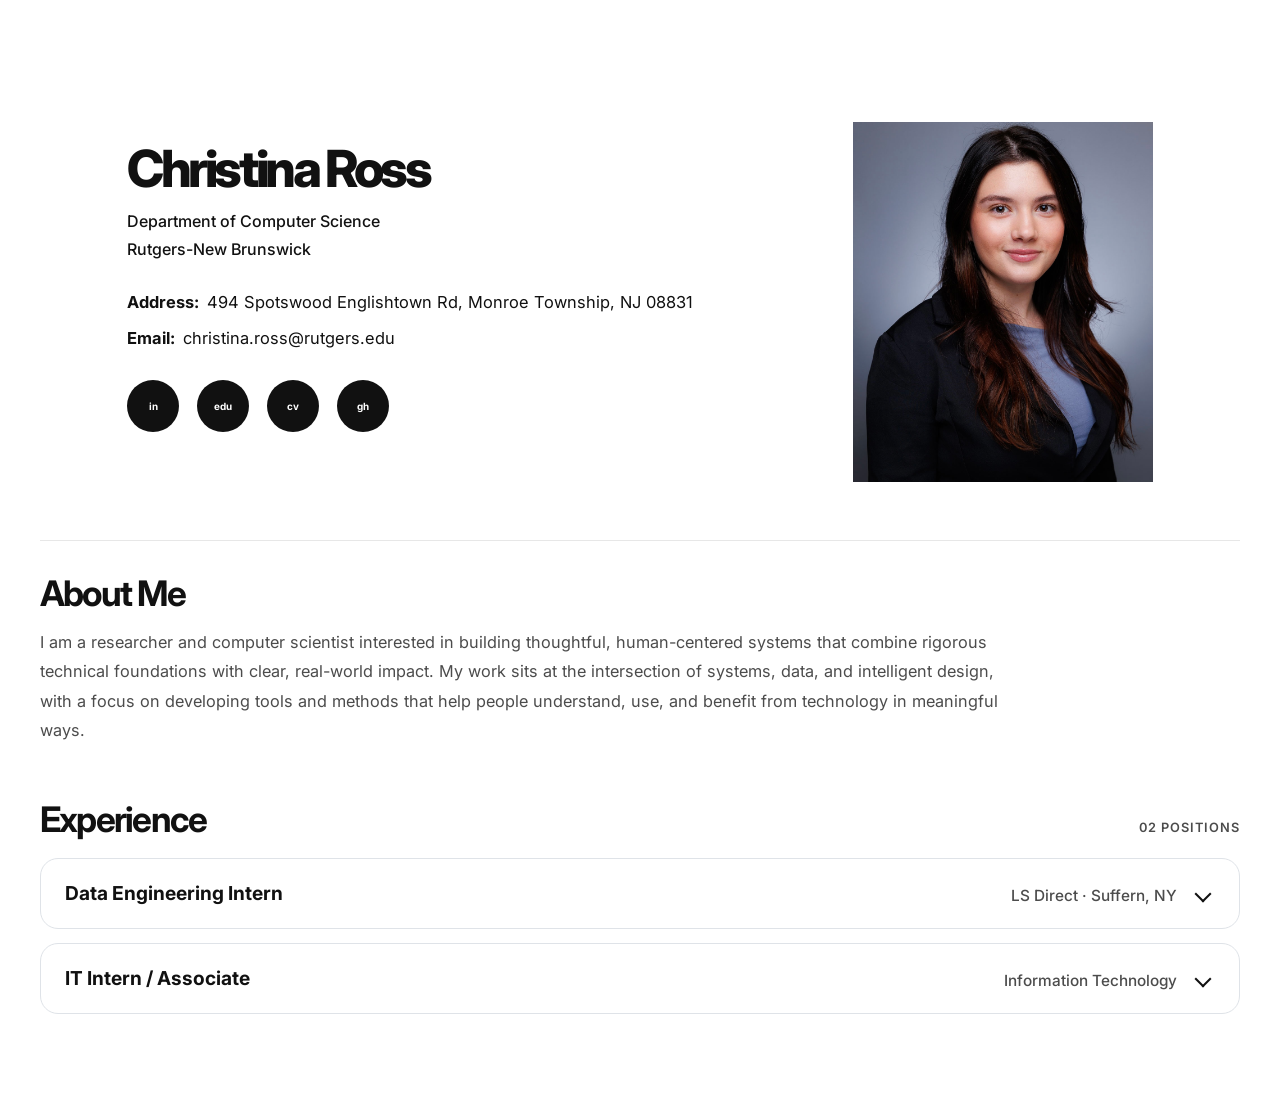
==== index.html @ 6623f1e9 "Add accordion experience section" ====
<!DOCTYPE html>
<html lang="en">
  <head>
    <meta charset="UTF-8" />
    <meta name="viewport" content="width=device-width, initial-scale=1.0" />
    <meta
      name="description"
      content="Christina Ross | Department of Computer Science, Rutgers-New Brunswick"
    />
    <title>Christina Ross</title>
    <link rel="preconnect" href="https://fonts.googleapis.com" />
    <link rel="preconnect" href="https://fonts.gstatic.com" crossorigin />
    <link
      href="https://fonts.googleapis.com/css2?family=Inter:wght@400;500;600;700;800;900&display=swap"
      rel="stylesheet"
    />
    <link rel="stylesheet" href="style.css" />
  </head>
  <body>
    <div class="page-shell">
      <header class="hero" aria-label="Profile header">
        <div class="hero-copy">
          <h1>Christina Ross</h1>
          <p class="dept">Department of Computer Science</p>
          <p class="school">Rutgers-New Brunswick</p>

          <div class="contact-list" aria-label="Contact information">
            <div class="contact-row">
              <span class="label">Address:</span>
              <span>494 Spotswood Englishtown Rd, Monroe Township, NJ 08831</span>
            </div>
            <div class="contact-row">
              <span class="label">Email:</span>
              <a href="mailto:christina.ross@rutgers.edu">christina.ross@rutgers.edu</a>
            </div>
          </div>

          <nav class="social-links" aria-label="Links">
            <a href="https://www.linkedin.com/in/christina-a-ross-0234b2216/" target="_blank" rel="noreferrer" aria-label="LinkedIn" class="icon-circle">in</a>
            <a href="#" aria-label="Education" class="icon-circle">edu</a>
            <a href="#" aria-label="Resume" class="icon-circle">cv</a>
            <a href="https://github.com/Christinaaross" target="_blank" rel="noreferrer" aria-label="GitHub" class="icon-circle">gh</a>
          </nav>
        </div>

        <div class="photo-wrap">
          <img src="images/IMG_2210.jpg" alt="Portrait of Christina Ross" />
        </div>
      </header>

      <div class="divider" aria-hidden="true"></div>

      <main>
        <section class="about-section" aria-labelledby="about-me-heading">
          <h2 id="about-me-heading">About Me</h2>
          <p>
            I am a researcher and computer scientist interested in building thoughtful,
            human-centered systems that combine rigorous technical foundations with clear,
            real-world impact. My work sits at the intersection of systems, data, and
            intelligent design, with a focus on developing tools and methods that help
            people understand, use, and benefit from technology in meaningful ways.
          </p>
        </section>

        <section class="experience-section" aria-labelledby="experience-heading">
          <div class="section-header">
            <h2 id="experience-heading">Experience</h2>
            <span class="position-count">02 Positions</span>
          </div>

          <div class="experience-list">
            <details class="experience-item">
              <summary>
                <div class="summary-main">
                  <p class="job-title">Data Engineering Intern</p>
                  <p class="company-line">LS Direct · Suffern, NY</p>
                </div>
                <span class="chevron" aria-hidden="true"></span>
              </summary>
              <div class="details-content">
                <ul>
                  <li>Built and maintained data pipelines to support reporting and operational workflows.</li>
                  <li>Collaborated with cross-functional teams to clean, validate, and transform data for analytics use cases.</li>
                  <li>Improved process efficiency by documenting systems, identifying bottlenecks, and supporting automation opportunities.</li>
                  <li>Technologies: Python, SQL, ETL workflows, data validation, cloud tools, and reporting systems.</li>
                </ul>
              </div>
            </details>

            <details class="experience-item">
              <summary>
                <div class="summary-main">
                  <p class="job-title">IT Intern / Associate</p>
                  <p class="company-line">Information Technology</p>
                </div>
                <span class="chevron" aria-hidden="true"></span>
              </summary>
              <div class="details-content">
                <ul>
                  <li>Supported day-to-day IT operations, troubleshooting technical issues and coordinating solutions for users.</li>
                  <li>Helped maintain documentation, device support processes, and service requests to improve responsiveness.</li>
                  <li>Worked with teams to improve system reliability, user support workflows, and operational efficiency.</li>
                  <li>Technologies: troubleshooting workflows, system support, documentation, and service operations.</li>
                </ul>
              </div>
            </details>
          </div>
        </section>
      </main>
    </div>
  </body>
</html>
---- style.css ----
:root {
  --page-bg: #ffffff;
  --text: #111111;
  --muted: #4c4c4c;
  --soft: #f3f3f3;
  --divider: #e7e7e7;
  --black: #111111;
}

* {
  box-sizing: border-box;
}

html {
  scroll-behavior: smooth;
}

body {
  margin: 0;
  background: var(--page-bg);
  color: var(--text);
  font-family: "Inter", "Helvetica Neue", Arial, sans-serif;
}

img {
  max-width: 100%;
  display: block;
}

 a {
  color: inherit;
}

.page-shell {
  width: min(1200px, calc(100% - 72px));
  margin: 0 auto;
  padding: 72px 0 90px;
}

.hero {
  display: flex;
  align-items: center;
  justify-content: center;
  gap: 160px;
  min-height: 420px;
}

.hero-copy {
  flex: 0 1 auto;
  min-width: 0;
  padding-top: 12px;
}

h1 {
  margin: 0;
  font-size: clamp(3rem, 4vw, 5.2rem);
  line-height: 0.95;
  letter-spacing: -0.07em;
  font-weight: 800;
}

.dept,
.school {
  margin: 0;
  font-size: clamp(1rem, 1.2vw, 1.2rem);
  font-weight: 500;
  color: var(--text);
}

.dept {
  margin-top: 18px;
}

.school {
  margin-top: 8px;
}

.contact-list {
  margin-top: 30px;
  display: flex;
  flex-direction: column;
  gap: 10px;
}

.contact-row {
  display: flex;
  align-items: center;
  flex-wrap: wrap;
  gap: 0.45rem;
  font-size: 1.03rem;
  line-height: 1.6;
  color: var(--text);
}

.label {
  font-weight: 700;
}

.contact-row a {
  text-decoration: none;
  color: var(--text);
}

.social-links {
  display: flex;
  align-items: center;
  gap: 18px;
  margin-top: 28px;
  flex-wrap: wrap;
}

.icon-circle {
  display: inline-flex;
  align-items: center;
  justify-content: center;
  width: 52px;
  height: 52px;
  border-radius: 50%;
  background: var(--black);
  color: #ffffff;
  text-decoration: none;
  font-size: 0.62rem;
  font-weight: 700;
  letter-spacing: 0.02em;
  text-transform: lowercase;
  transition: transform 0.2s ease, opacity 0.2s ease;
}

.icon-circle:hover {
  opacity: 0.9;
  transform: translateY(-1px);
}

.photo-wrap {
  flex: 0 0 300px;
  align-self: flex-start;
  display: flex;
  justify-content: center;
  margin-top: 50px;
  padding: 0;
}

.photo-wrap img {
  width: 300px;
  height: auto;
  aspect-ratio: 5 / 6;
  object-fit: cover;
  object-position: center 40%;
  display: block;
  border: 0;
  box-shadow: none;
  border-radius: 0;
  background: transparent;
}

.divider {
  border-top: 1px solid var(--divider);
  margin-top: 48px;
}

.about-section {
  padding-top: 34px;
}

.about-section h2 {
  margin: 0 0 16px;
  font-size: clamp(2.2rem, 2.4vw, 3.1rem);
  line-height: 1.05;
  letter-spacing: -0.05em;
  font-weight: 700;
}

.about-section p {
  max-width: 980px;
  margin: 0;
  font-size: 1.02rem;
  line-height: 1.8;
  color: var(--muted);
}

.experience-section {
  padding-top: 56px;
}

.section-header {
  display: flex;
  align-items: baseline;
  justify-content: space-between;
  gap: 16px;
  margin-bottom: 20px;
}

.section-header h2 {
  margin: 0;
  font-size: clamp(2.2rem, 2.4vw, 3.1rem);
  line-height: 1.05;
  letter-spacing: -0.05em;
  font-weight: 700;
}

.position-count {
  font-size: 0.8rem;
  letter-spacing: 0.08em;
  text-transform: uppercase;
  color: var(--muted);
  font-weight: 600;
}

.experience-list {
  display: flex;
  flex-direction: column;
  gap: 14px;
}

.experience-item {
  border: 1px solid #dfe3e8;
  border-radius: 18px;
  background: #ffffff;
  overflow: hidden;
  transition: border-color 0.2s ease, box-shadow 0.2s ease;
}

.experience-item:hover {
  border-color: #c7ced6;
  box-shadow: 0 8px 18px rgba(17, 17, 17, 0.04);
}

.experience-item[open] {
  border-color: #111111;
  box-shadow: 0 8px 18px rgba(17, 17, 17, 0.06);
}

.experience-item summary {
  list-style: none;
  display: flex;
  align-items: center;
  justify-content: space-between;
  gap: 20px;
  width: 100%;
  padding: 22px 24px;
  cursor: pointer;
}

.experience-item summary::-webkit-details-marker {
  display: none;
}

.summary-main {
  display: flex;
  align-items: center;
  justify-content: space-between;
  width: 100%;
  gap: 16px;
}

.job-title {
  margin: 0;
  font-size: 1.2rem;
  line-height: 1.3;
  font-weight: 700;
}

.company-line {
  margin: 4px 0 0;
  color: var(--muted);
  font-size: 0.96rem;
  font-weight: 500;
}

.chevron {
  width: 12px;
  height: 12px;
  border-right: 2px solid #111111;
  border-bottom: 2px solid #111111;
  transform: rotate(45deg);
  transition: transform 0.2s ease;
  flex-shrink: 0;
  margin-right: 6px;
}

.experience-item[open] .chevron {
  transform: rotate(225deg);
}

.details-content {
  padding: 0 24px 22px;
  color: var(--muted);
}

.details-content ul {
  margin: 0;
  padding-left: 1.2rem;
  line-height: 1.8;
}

.details-content li + li {
  margin-top: 4px;
}

@media (max-width: 820px) {
  .page-shell {
    width: min(100% - 28px, 680px);
    padding-top: 38px;
    padding-bottom: 52px;
  }

  .hero {
    flex-direction: column;
    align-items: center;
    text-align: center;
    gap: 26px;
  }

  .hero-copy {
    width: 100%;
  }

  .contact-row {
    justify-content: center;
  }

  .social-links {
    justify-content: center;
  }

  .photo-wrap {
    width: 100%;
    justify-content: center;
    flex-basis: auto;
    align-self: center;
    margin-top: 0;
    padding: 0;
  }

  .photo-wrap img {
    width: min(72vw, 320px);
    height: auto;
    max-height: none;
  }

  .divider {
    margin-top: 32px;
  }
}
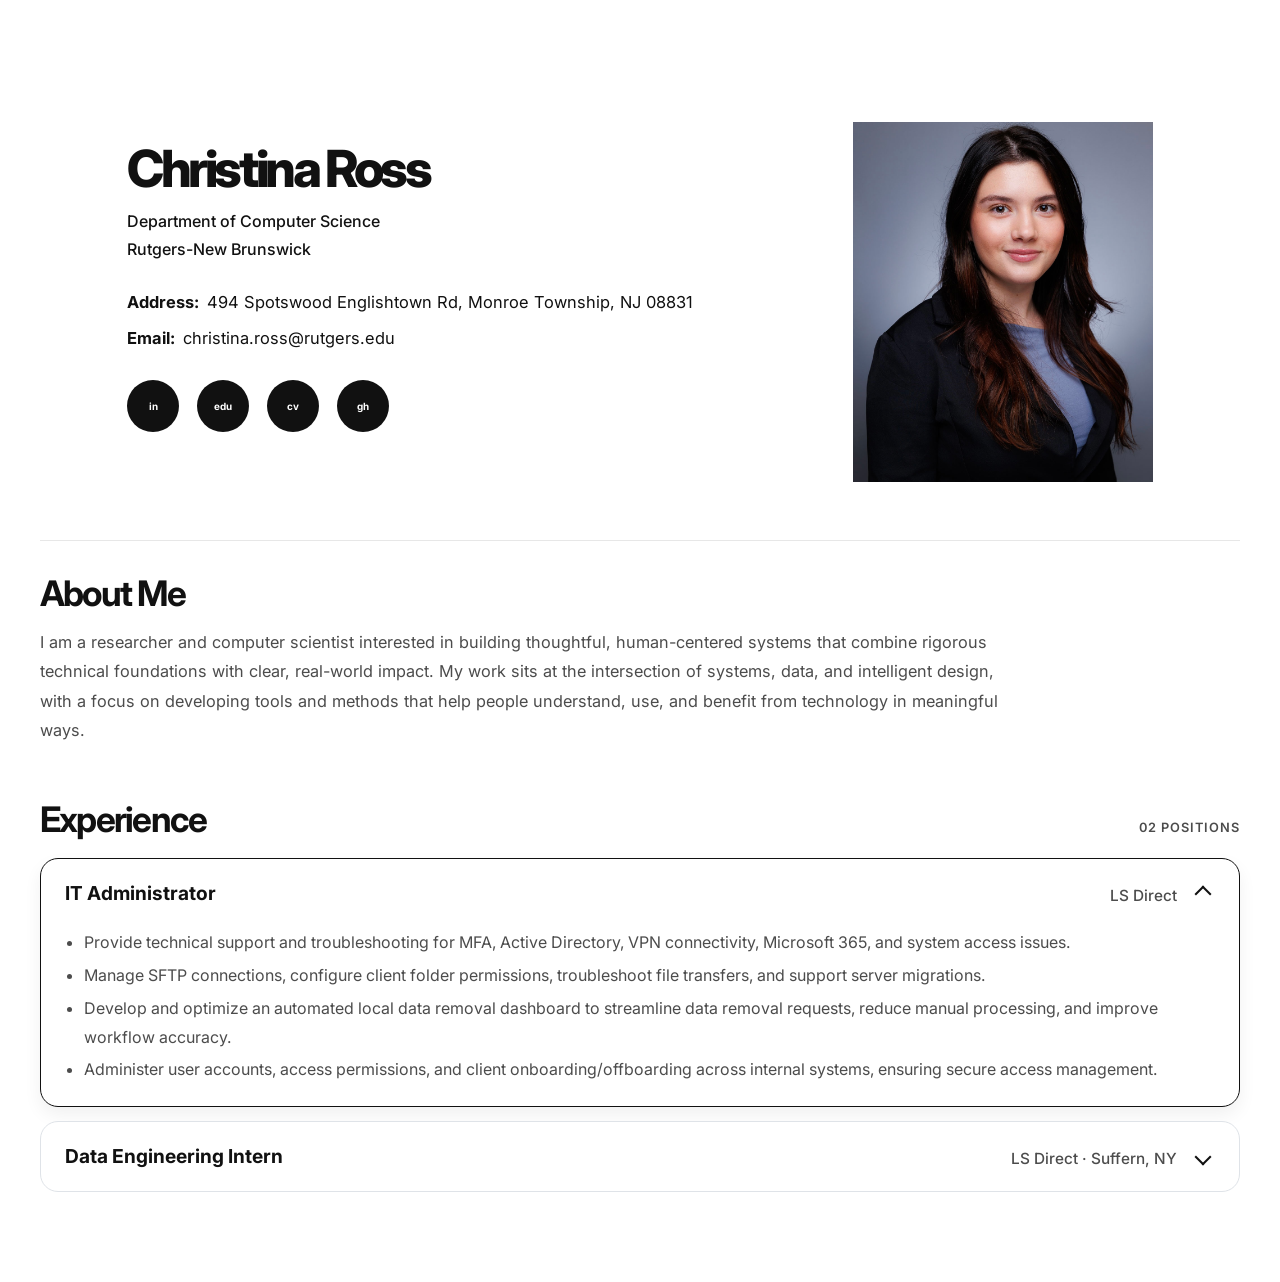
==== commit f5f74e54: "Add featured projects section" ====
--- a/index.html
+++ b/index.html
@@ -69,6 +69,24 @@
           </div>
 
           <div class="experience-list">
+            <details class="experience-item" open>
+              <summary>
+                <div class="summary-main">
+                  <p class="job-title">IT Administrator</p>
+                  <p class="company-line">LS Direct</p>
+                </div>
+                <span class="chevron" aria-hidden="true"></span>
+              </summary>
+              <div class="details-content">
+                <ul>
+                  <li>Provide technical support and troubleshooting for MFA, Active Directory, VPN connectivity, Microsoft 365, and system access issues.</li>
+                  <li>Manage SFTP connections, configure client folder permissions, troubleshoot file transfers, and support server migrations.</li>
+                  <li>Develop and optimize an automated local data removal dashboard to streamline data removal requests, reduce manual processing, and improve workflow accuracy.</li>
+                  <li>Administer user accounts, access permissions, and client onboarding/offboarding across internal systems, ensuring secure access management.</li>
+                </ul>
+              </div>
+            </details>
+
             <details class="experience-item">
               <summary>
                 <div class="summary-main">
@@ -86,24 +104,6 @@
                 </ul>
               </div>
             </details>
-
-            <details class="experience-item">
-              <summary>
-                <div class="summary-main">
-                  <p class="job-title">IT Intern / Associate</p>
-                  <p class="company-line">Information Technology</p>
-                </div>
-                <span class="chevron" aria-hidden="true"></span>
-              </summary>
-              <div class="details-content">
-                <ul>
-                  <li>Supported day-to-day IT operations, troubleshooting technical issues and coordinating solutions for users.</li>
-                  <li>Helped maintain documentation, device support processes, and service requests to improve responsiveness.</li>
-                  <li>Worked with teams to improve system reliability, user support workflows, and operational efficiency.</li>
-                  <li>Technologies: troubleshooting workflows, system support, documentation, and service operations.</li>
-                </ul>
-              </div>
-            </details>
           </div>
         </section>
       </main>
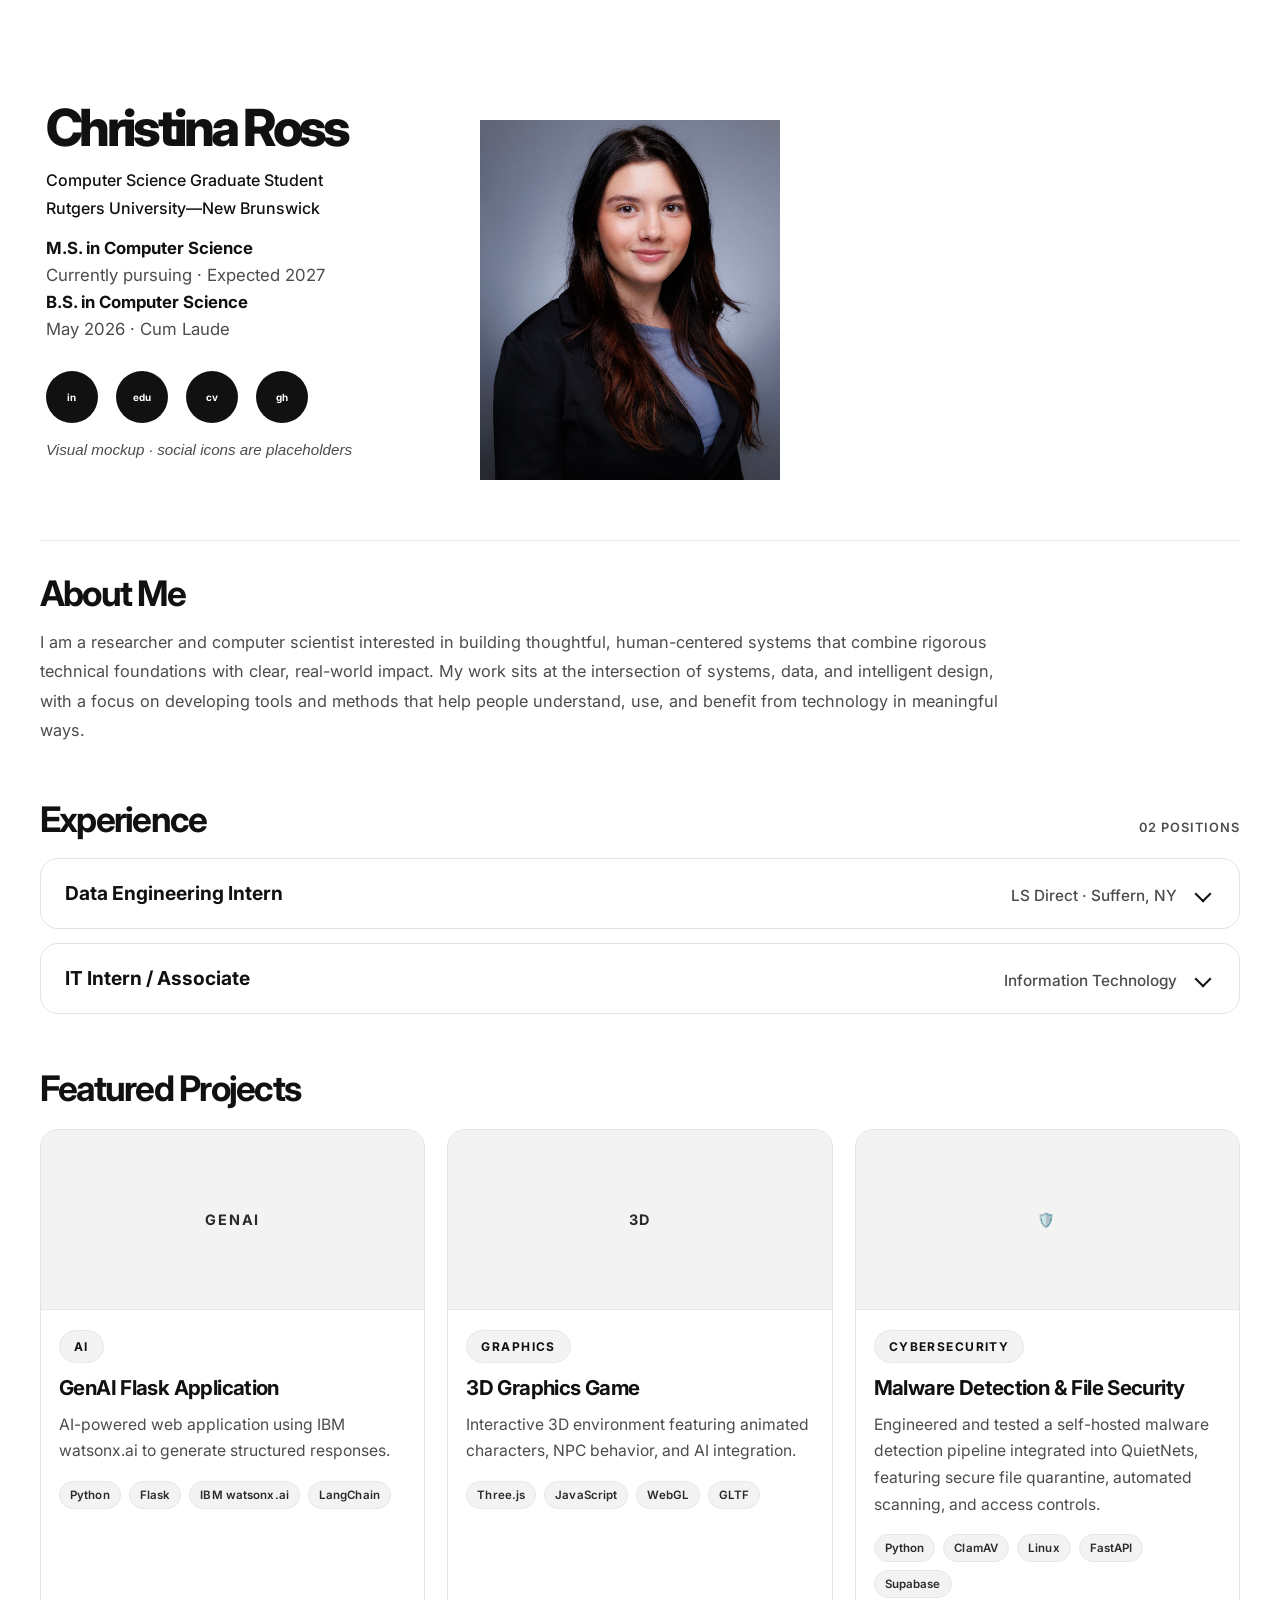
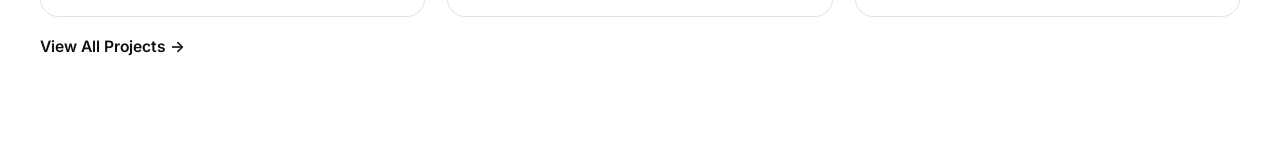
==== commit c87ca8fc: "Clean root deployment for GitHub Pages" ====
--- a/index.html
+++ b/index.html
@@ -21,18 +21,14 @@
       <header class="hero" aria-label="Profile header">
         <div class="hero-copy">
           <h1>Christina Ross</h1>
-          <p class="dept">Department of Computer Science</p>
-          <p class="school">Rutgers-New Brunswick</p>
-
-          <div class="contact-list" aria-label="Contact information">
-            <div class="contact-row">
-              <span class="label">Address:</span>
-              <span>494 Spotswood Englishtown Rd, Monroe Township, NJ 08831</span>
-            </div>
-            <div class="contact-row">
-              <span class="label">Email:</span>
-              <a href="mailto:christina.ross@rutgers.edu">christina.ross@rutgers.edu</a>
-            </div>
+          <p class="dept">Computer Science Graduate Student</p>
+          <p class="school">Rutgers University—New Brunswick</p>
+
+          <div class="credential-group">
+            <p class="credential-line"><span class="credential-label">M.S. in Computer Science</span></p>
+            <p class="credential-line"><span class="credential-muted">Currently pursuing · Expected 2027</span></p>
+            <p class="credential-line"><span class="credential-label">B.S. in Computer Science</span></p>
+            <p class="credential-line"><span class="credential-muted">May 2026 · Cum Laude</span></p>
           </div>
 
           <nav class="social-links" aria-label="Links">
@@ -41,10 +37,12 @@
             <a href="#" aria-label="Resume" class="icon-circle">cv</a>
             <a href="https://github.com/Christinaaross" target="_blank" rel="noreferrer" aria-label="GitHub" class="icon-circle">gh</a>
           </nav>
+
+          <p class="profile-note">Visual mockup · social icons are placeholders</p>
         </div>
 
         <div class="photo-wrap">
-          <img src="images/IMG_2210.jpg" alt="Portrait of Christina Ross" />
+          <img src="christina.jpg" alt="Portrait of Christina Ross" />
         </div>
       </header>
 
@@ -69,24 +67,6 @@
           </div>
 
           <div class="experience-list">
-            <details class="experience-item" open>
-              <summary>
-                <div class="summary-main">
-                  <p class="job-title">IT Administrator</p>
-                  <p class="company-line">LS Direct</p>
-                </div>
-                <span class="chevron" aria-hidden="true"></span>
-              </summary>
-              <div class="details-content">
-                <ul>
-                  <li>Provide technical support and troubleshooting for MFA, Active Directory, VPN connectivity, Microsoft 365, and system access issues.</li>
-                  <li>Manage SFTP connections, configure client folder permissions, troubleshoot file transfers, and support server migrations.</li>
-                  <li>Develop and optimize an automated local data removal dashboard to streamline data removal requests, reduce manual processing, and improve workflow accuracy.</li>
-                  <li>Administer user accounts, access permissions, and client onboarding/offboarding across internal systems, ensuring secure access management.</li>
-                </ul>
-              </div>
-            </details>
-
             <details class="experience-item">
               <summary>
                 <div class="summary-main">
@@ -104,9 +84,428 @@
                 </ul>
               </div>
             </details>
+
+            <details class="experience-item">
+              <summary>
+                <div class="summary-main">
+                  <p class="job-title">IT Intern / Associate</p>
+                  <p class="company-line">Information Technology</p>
+                </div>
+                <span class="chevron" aria-hidden="true"></span>
+              </summary>
+              <div class="details-content">
+                <ul>
+                  <li>Supported day-to-day IT operations, troubleshooting technical issues and coordinating solutions for users.</li>
+                  <li>Helped maintain documentation, device support processes, and service requests to improve responsiveness.</li>
+                  <li>Worked with teams to improve system reliability, user support workflows, and operational efficiency.</li>
+                  <li>Technologies: troubleshooting workflows, system support, documentation, and service operations.</li>
+                </ul>
+              </div>
+            </details>
+          </div>
+        </section>
+
+        <section class="projects-section" aria-labelledby="projects-heading">
+          <div class="section-header projects-header">
+            <h2 id="projects-heading">Featured Projects</h2>
+          </div>
+
+          <div id="project-grid" class="project-grid" aria-live="polite"></div>
+
+          <div class="projects-footer">
+            <a href="#" class="view-all-link" aria-label="View all projects">
+              View All Projects <span aria-hidden="true">→</span>
+            </a>
           </div>
         </section>
       </main>
     </div>
+
+    <div id="project-modal" class="project-modal" aria-hidden="true">
+      <div class="project-modal-backdrop" data-close-modal></div>
+      <div class="project-modal-dialog" role="dialog" aria-modal="true" aria-labelledby="project-modal-title">
+        <button type="button" class="modal-close" aria-label="Close project details">×</button>
+
+        <div class="modal-header">
+          <div class="project-modal-category" id="project-modal-category"></div>
+          <h3 id="project-modal-title"></h3>
+          <p class="project-subtitle" id="project-modal-subtitle"></p>
+        </div>
+
+        <div class="project-detail-tabs" id="project-detail-tabs"></div>
+
+        <div class="modal-content" id="project-tab-panels"></div>
+
+        <div class="modal-links">
+          <a id="project-github-link" href="#" target="_blank" rel="noreferrer">GitHub Repository</a>
+          <a id="project-demo-link" href="#" target="_blank" rel="noreferrer">Live Demo</a>
+        </div>
+      </div>
+    </div>
+
+    <script>
+      const projects = [
+        {
+          id: "genai-flask-application",
+          title: "GenAI Flask Application",
+          category: "AI",
+          description:
+            "AI-powered web application using IBM watsonx.ai to generate structured responses.",
+          technologies: ["Python", "Flask", "IBM watsonx.ai", "LangChain"],
+          github: "#",
+          demo: "#",
+          overview:
+            "This application combines a lightweight Flask backend with AI-driven prompting to generate structured, useful outputs for end users.",
+          features: [
+            "Prompt-based generation tailored to user requests",
+            "Structured response handling for cleaner downstream use",
+            "Integration with IBM watsonx.ai and LangChain primitives",
+            "Simple, scalable web interface for interaction and experimentation"
+          ],
+          previewLabel: "GenAI"
+        },
+        {
+          id: "threejs-game",
+          title: "3D Graphics Game",
+          category: "GRAPHICS",
+          description:
+            "Interactive 3D environment featuring animated characters, NPC behavior, and AI integration.",
+          technologies: ["Three.js", "JavaScript", "WebGL", "GLTF"],
+          github: "#",
+          demo: "#",
+          overview:
+            "A collaborative 3D environment where users explore a scene featuring animated entities, behavioral systems, and visually rich interactions.",
+          features: [
+            "3D scene construction using Three.js and WebGL",
+            "Animated characters and NPC behavior systems",
+            "Asset-driven design with GLTF models",
+            "Interactive environment built for exploration and play"
+          ],
+          previewLabel: "3D"
+        },
+        {
+          id: "malware-detection-file-security",
+          title: "Malware Detection & File Security",
+          category: "CYBERSECURITY",
+          description:
+            "Engineered and tested a self-hosted malware detection pipeline integrated into QuietNets, featuring secure file quarantine, automated scanning, and access controls.",
+          technologies: ["Python", "ClamAV", "Linux", "FastAPI", "Supabase"],
+          github: "#",
+          demo: "https://quietnets.vercel.app",
+          overview:
+            "This project addresses the core security challenge of safely handling uploaded files in a web application. I designed and implemented a self-hosted malware scanning pipeline for QuietNets that quarantines suspicious uploads, blocks unverified files, and enforces controlled release policies before content reaches end users.",
+          subtitle: "Independent Security Engineering Project",
+          realWorld:
+            "QuietNets is the working full-stack application where this security pipeline was implemented and tested. The system protects user file uploads within the application by validating content and enforcing controlled access before files are released.",
+          sections: {
+            overview: {
+              heading: "Project overview",
+              body: [
+                "Designed and deployed a self-hosted malware detection pipeline that scans uploaded files before allowing access to them.",
+                "The system combines asynchronous background processing, file quarantine, antivirus scanning, and database-level access controls to prevent malicious or unverified files from reaching users.",
+                "The workflow was implemented directly in QuietNets to protect real application file uploads while preserving a secure and auditable release process."
+              ],
+              bullets: [
+                "Developed a Python-based scanning worker and REST API for secure file handling.",
+                "Integrated ClamAV antivirus scanning with automated signature updates.",
+                "Implemented quarantine, file verification, and secure release workflows.",
+                "Deployed and hardened a Linux scanning environment for controlled execution."
+              ],
+              quietNets: {
+                title: "Real-World Application: QuietNets",
+                text: "This system protects file uploads in the QuietNets application, where files are validated in a secure pipeline before they are released to downstream users. The solution was designed to be practical, measurable, and production-aware while keeping the architecture focused on security and reliability."
+              }
+            },
+            architecture: {
+              heading: "System architecture",
+              flow: [
+                { title: "File upload", subtitle: "Next.js / Vercel", icon: "⇪" },
+                { title: "Private quarantine", subtitle: "Supabase Storage + PostgreSQL", icon: "🔒" },
+                { title: "Background worker", subtitle: "Oracle Linux · Python · FastAPI", icon: "⚙️" },
+                { title: "ClamAV scanning", subtitle: "Signature-based detection", icon: "🛡️" },
+                { title: "Verified release", subtitle: "Approved file or block", icon: "✅" }
+              ]
+            },
+            security: {
+              heading: "Security engineering controls",
+              items: [
+                ["Fail-closed architecture", "Unscanned, suspicious, or failed uploads cannot be released."],
+                ["HMAC-SHA256 authentication", "Signed worker requests with timestamps, key IDs, nonces, and replay protection."],
+                ["Least-privilege storage", "Private quarantine, Supabase Row Level Security, and server-only credentials."],
+                ["Linux hardening", "SELinux enforcing, local scanner binding, restricted Unix socket, and systemd services."],
+                ["File validation", "Size and content checks, archive protection, and SHA-256 integrity verification."],
+                ["Recovery controls", "Job leases, bounded retries, and recovery flow for worker or scanner interruptions."]
+              ]
+            },
+            testing: {
+              heading: "Security validation",
+              stats: [
+                ["75/75", "Scanner tests"],
+                ["50/50", "End-to-end tests"],
+                ["30/30", "Database policy tests"],
+                ["20/20", "Security unit tests"]
+              ],
+              adversarial: [
+                "EICAR antivirus test files, including ZIP-contained samples",
+                "Encrypted archives and decompression-bomb attempts",
+                "File type and content mismatches",
+                "Concurrent file uploads",
+                "Scanner outages, retry behavior, and crash recovery",
+                "Unauthorized file access and verified-file replacement attempts"
+              ],
+              note: "These are recorded results from the project’s test runs, not a formal security certification."
+            },
+            tech: {
+              heading: "Technologies and their roles",
+              rows: [
+                ["Python", "Background scanning worker and service orchestration."],
+                ["FastAPI / Uvicorn", "Local scanning API and request handling."],
+                ["ClamAV / clamd", "Signature-based malware detection."],
+                ["freshclam", "Antivirus signature updates."],
+                ["Oracle Linux", "Self-hosted scanning infrastructure."],
+                ["systemd", "Worker and scanner service management."],
+                ["SELinux", "Operating system access restrictions."],
+                ["Supabase / PostgreSQL", "Quarantine metadata, job state, and RLS."],
+                ["Next.js / TypeScript", "Secure upload and job-management endpoints."],
+                ["HMAC-SHA256", "Authenticated worker communications and request integrity." ]
+              ]
+            }
+          },
+          previewLabel: "🛡️"
+        }
+      ];
+
+      const projectGrid = document.getElementById("project-grid");
+      const projectModal = document.getElementById("project-modal");
+      const projectModalTitle = document.getElementById("project-modal-title");
+      const projectModalSubtitle = document.getElementById("project-modal-subtitle");
+      const projectModalCategory = document.getElementById("project-modal-category");
+      const projectDetailTabs = document.getElementById("project-detail-tabs");
+      const projectTabPanels = document.getElementById("project-tab-panels");
+      const projectGithubLink = document.getElementById("project-github-link");
+      const projectDemoLink = document.getElementById("project-demo-link");
+      let currentProject = null;
+      let activeTab = "overview";
+
+      function createProjectCard(project) {
+        const card = document.createElement("article");
+        card.className = "project-card";
+        card.tabIndex = 0;
+        card.setAttribute("role", "button");
+        card.setAttribute("aria-label", `Open details for ${project.title}`);
+
+        const preview = document.createElement("div");
+        preview.className = "project-preview";
+        preview.innerHTML = `<span class="project-preview-icon">${project.previewLabel}</span>`;
+
+        const content = document.createElement("div");
+        content.className = "project-content";
+        content.innerHTML = `
+          <div class="project-category">${project.category}</div>
+          <h3>${project.title}</h3>
+          <p>${project.description}</p>
+          <div class="tech-tags">
+            ${project.technologies.map((tag) => `<span>${tag}</span>`).join("")}
+          </div>
+        `;
+
+        const openProject = () => openProjectDetails(project);
+        card.addEventListener("click", openProject);
+        card.addEventListener("keydown", (event) => {
+          if (event.key === "Enter" || event.key === " ") {
+            event.preventDefault();
+            openProject();
+          }
+        });
+
+        card.appendChild(preview);
+        card.appendChild(content);
+        return card;
+      }
+
+      function renderTabs() {
+        const tabs = [
+          { id: "overview", label: "Overview" },
+          { id: "architecture", label: "Architecture" },
+          { id: "security", label: "Security" },
+          { id: "testing", label: "Testing" },
+          { id: "tech", label: "Tech Stack" }
+        ];
+
+        projectDetailTabs.innerHTML = tabs
+          .map(
+            (tab) => `
+              <button type="button" class="${tab.id === activeTab ? "active" : ""}" data-tab="${tab.id}">
+                ${tab.label}
+              </button>
+            `
+          )
+          .join("");
+
+        projectDetailTabs.querySelectorAll("button").forEach((button) => {
+          button.addEventListener("click", () => {
+            activeTab = button.dataset.tab;
+            renderTabs();
+            renderTabContent();
+          });
+        });
+      }
+
+      function renderTabContent() {
+        if (!currentProject) return;
+        const sections = currentProject.sections;
+        const sectionContent = sections[activeTab];
+
+        if (!sectionContent) return;
+
+        const generated = [];
+
+        if (activeTab === "overview") {
+          generated.push(`
+            <div class="tab-panel active">
+              <div class="project-kicker">Overview</div>
+              <h4>${sectionContent.heading}</h4>
+              ${sectionContent.body.map((paragraph) => `<p>${paragraph}</p>`).join("")}
+              <div class="project-quietnets">
+                <h5>${sectionContent.quietNets.title}</h5>
+                <p>${sectionContent.quietNets.text}</p>
+              </div>
+              <div class="modal-section">
+                <h4>Key contributions</h4>
+                <ul>
+                  ${sectionContent.bullets.map((item) => `<li>${item}</li>`).join("")}
+                </ul>
+              </div>
+            </div>
+          `);
+        }
+
+        if (activeTab === "architecture") {
+          generated.push(`
+            <div class="tab-panel active">
+              <div class="project-kicker">Architecture</div>
+              <h4>${sectionContent.heading}</h4>
+              <div class="architecture-flow">
+                ${sectionContent.flow
+                  .map(
+                    (item, index) => `
+                      <div>
+                        <div class="arch-box">
+                          <div class="icon">${item.icon}</div>
+                          <strong>${item.title}</strong>
+                          <span>${item.subtitle}</span>
+                        </div>
+                        ${index < sectionContent.flow.length - 1 ? '<div class="arch-arrow">↓</div>' : ""}
+                      </div>
+                    `
+                  )
+                  .join("")}
+              </div>
+            </div>
+          `);
+        }
+
+        if (activeTab === "security") {
+          generated.push(`
+            <div class="tab-panel active">
+              <div class="project-kicker">Security Engineering</div>
+              <h4>${sectionContent.heading}</h4>
+              <div class="security-checklist">
+                ${sectionContent.items
+                  .map(
+                    ([title, text]) => `
+                      <div class="issue"><strong>${title}</strong><span>${text}</span></div>
+                    `
+                  )
+                  .join("")}
+              </div>
+            </div>
+          `);
+        }
+
+        if (activeTab === "testing") {
+          generated.push(`
+            <div class="tab-panel active">
+              <div class="project-kicker">Security Testing</div>
+              <h4>${sectionContent.heading}</h4>
+              <div class="test-grid">
+                ${sectionContent.stats
+                  .map(
+                    ([value, label]) => `
+                      <div class="test-stat">
+                        <strong>${value}</strong>
+                        <span>${label}</span>
+                      </div>
+                    `
+                  )
+                  .join("")}
+              </div>
+              <div class="modal-section">
+                <h4>Attack and failure scenarios tested</h4>
+                <ul class="adversarial-list">
+                  ${sectionContent.adversarial.map((item) => `<li>${item}</li>`).join("")}
+                </ul>
+              </div>
+              <p class="note-text">${sectionContent.note}</p>
+            </div>
+          `);
+        }
+
+        if (activeTab === "tech") {
+          generated.push(`
+            <div class="tab-panel active">
+              <div class="project-kicker">Technologies</div>
+              <h4>${sectionContent.heading}</h4>
+              <div class="tech-table">
+                ${sectionContent.rows
+                  .map(
+                    ([tech, purpose]) => `
+                      <div class="tech-row"><strong>${tech}</strong><span>${purpose}</span></div>
+                    `
+                  )
+                  .join("")}
+              </div>
+            </div>
+          `);
+        }
+
+        projectTabPanels.innerHTML = generated.join("");
+      }
+
+      function openProjectDetails(project) {
+        currentProject = project;
+        activeTab = "overview";
+        projectModalTitle.textContent = project.title;
+        projectModalSubtitle.textContent = project.subtitle || "Independent Security Engineering Project";
+        projectModalCategory.textContent = project.category;
+        projectGithubLink.href = project.github;
+        projectDemoLink.href = project.demo;
+        renderTabs();
+        renderTabContent();
+        projectModal.classList.add("is-visible");
+        projectModal.setAttribute("aria-hidden", "false");
+      }
+
+      function closeProjectDetails() {
+        projectModal.classList.remove("is-visible");
+        projectModal.setAttribute("aria-hidden", "true");
+      }
+
+      document.querySelectorAll("[data-close-modal]").forEach((button) => {
+        button.addEventListener("click", closeProjectDetails);
+      });
+
+      document.querySelector(".modal-close").addEventListener("click", closeProjectDetails);
+
+      document.addEventListener("keydown", (event) => {
+        if (event.key === "Escape" && projectModal.classList.contains("is-visible")) {
+          closeProjectDetails();
+        }
+      });
+
+      projects.forEach((project) => {
+        projectGrid.appendChild(createProjectCard(project));
+      });
+    </script>
   </body>
 </html>
--- a/style.css
+++ b/style.css
@@ -40,9 +40,10 @@
 .hero {
   display: flex;
   align-items: center;
-  justify-content: center;
-  gap: 160px;
+  justify-content: flex-start;
+  gap: 110px;
   min-height: 420px;
+  padding-left: 6px;
 }
 
 .hero-copy {
@@ -75,30 +76,28 @@
   margin-top: 8px;
 }
 
-.contact-list {
-  margin-top: 30px;
+.credential-group {
+  margin-top: 18px;
   display: flex;
   flex-direction: column;
-  gap: 10px;
-}
-
-.contact-row {
-  display: flex;
-  align-items: center;
-  flex-wrap: wrap;
-  gap: 0.45rem;
-  font-size: 1.03rem;
-  line-height: 1.6;
-  color: var(--text);
-}
-
-.label {
-  font-weight: 700;
-}
-
-.contact-row a {
-  text-decoration: none;
-  color: var(--text);
+  gap: 2px;
+  padding-left: 0;
+}
+
+.credential-line {
+  margin: 0;
+  font-size: 1.05rem;
+  line-height: 1.5;
+  color: var(--text);
+}
+
+.credential-label {
+  font-weight: 700;
+}
+
+.credential-muted {
+  color: var(--muted);
+  font-weight: 400;
 }
 
 .social-links {
@@ -107,6 +106,13 @@
   gap: 18px;
   margin-top: 28px;
   flex-wrap: wrap;
+}
+
+.profile-note {
+  margin-top: 18px;
+  font-size: 0.95rem;
+  color: var(--muted);
+  font-style: italic;
 }
 
 .icon-circle {
@@ -135,8 +141,9 @@
   flex: 0 0 300px;
   align-self: flex-start;
   display: flex;
-  justify-content: center;
-  margin-top: 50px;
+  justify-content: flex-start;
+  margin-top: 48px;
+  margin-left: 18px;
   padding: 0;
 }
 
@@ -145,7 +152,7 @@
   height: auto;
   aspect-ratio: 5 / 6;
   object-fit: cover;
-  object-position: center 40%;
+  object-position: center 38%;
   display: block;
   border: 0;
   box-shadow: none;
@@ -297,6 +304,447 @@
   margin-top: 4px;
 }
 
+.projects-section {
+  padding-top: 56px;
+}
+
+.projects-header {
+  margin-bottom: 22px;
+}
+
+.project-grid {
+  display: grid;
+  grid-template-columns: repeat(3, minmax(0, 1fr));
+  gap: 22px;
+}
+
+.project-card {
+  display: flex;
+  flex-direction: column;
+  background: #ffffff;
+  border: 1px solid #dfe3e8;
+  border-radius: 18px;
+  overflow: hidden;
+  cursor: pointer;
+  transition: transform 0.2s ease, box-shadow 0.2s ease, border-color 0.2s ease;
+}
+
+.project-card:hover,
+.project-card:focus-visible {
+  transform: translateY(-3px);
+  border-color: #c7ced6;
+  box-shadow: 0 10px 22px rgba(17, 17, 17, 0.06);
+}
+
+.project-preview {
+  display: flex;
+  align-items: center;
+  justify-content: center;
+  width: 100%;
+  height: 180px;
+  background: #f3f3f3;
+  border-bottom: 1px solid #e7e7e7;
+  color: #2a2a2a;
+  font-size: 0.9rem;
+  font-weight: 700;
+  letter-spacing: 0.12em;
+  text-transform: uppercase;
+}
+
+.project-category,
+.project-modal-category {
+  display: inline-flex;
+  align-items: center;
+  justify-content: center;
+  gap: 8px;
+  margin-bottom: 12px;
+  padding: 8px 14px;
+  border-radius: 999px;
+  background: #f3f3f3;
+  border: 1px solid #e7e7e7;
+  color: var(--text);
+  font-size: 0.75rem;
+  font-weight: 700;
+  letter-spacing: 0.12em;
+  text-transform: uppercase;
+}
+
+.project-content {
+  padding: 20px 18px 18px;
+}
+
+.project-content h3 {
+  margin: 0 0 10px;
+  font-size: 1.28rem;
+  line-height: 1.3;
+  letter-spacing: -0.03em;
+}
+
+.project-content p {
+  margin: 0;
+  color: var(--muted);
+  line-height: 1.7;
+  font-size: 0.98rem;
+}
+
+.tech-tags {
+  display: flex;
+  flex-wrap: wrap;
+  gap: 8px;
+  margin-top: 16px;
+}
+
+.tech-tags span,
+.modal-tech-tags span {
+  display: inline-flex;
+  align-items: center;
+  padding: 6px 10px;
+  border-radius: 999px;
+  background: #f3f3f3;
+  border: 1px solid #e7e7e7;
+  color: #2a2a2a;
+  font-size: 0.72rem;
+  font-weight: 600;
+  letter-spacing: 0.01em;
+}
+
+.projects-footer {
+  display: flex;
+  justify-content: flex-start;
+  padding-top: 20px;
+}
+
+.view-all-link {
+  color: var(--text);
+  text-decoration: none;
+  font-weight: 600;
+  font-size: 0.98rem;
+}
+
+.view-all-link:hover {
+  text-decoration: underline;
+}
+
+.project-modal {
+  position: fixed;
+  inset: 0;
+  display: none;
+  align-items: center;
+  justify-content: center;
+  z-index: 1000;
+  padding: 24px;
+}
+
+.project-modal.is-visible {
+  display: flex;
+}
+
+.project-modal-backdrop {
+  position: absolute;
+  inset: 0;
+  background: rgba(0, 0, 0, 0.7);
+}
+
+.project-modal-dialog {
+  position: relative;
+  z-index: 1;
+  width: min(1180px, 100%);
+  max-height: min(90vh, 900px);
+  overflow: auto;
+  background: #ffffff;
+  border: 1px solid #dfe3e8;
+  border-radius: 28px;
+  box-shadow: 0 18px 44px rgba(17, 17, 17, 0.12);
+  color: var(--text);
+}
+
+.modal-close {
+  position: absolute;
+  top: 22px;
+  right: 22px;
+  border: 1px solid #dfe3e8;
+  background: #ffffff;
+  color: var(--text);
+  width: 42px;
+  height: 42px;
+  border-radius: 50%;
+  font-size: 1.6rem;
+  line-height: 1;
+  cursor: pointer;
+}
+
+.modal-header {
+  padding: 34px 28px 18px;
+}
+
+.modal-header h3 {
+  margin: 0;
+  font-size: clamp(2rem, 3vw, 3rem);
+  line-height: 1.1;
+  letter-spacing: -0.06em;
+  font-weight: 700;
+}
+
+.modal-header .project-subtitle {
+  margin: 10px 0 0;
+  color: var(--muted);
+  font-size: 1.05rem;
+  line-height: 1.5;
+}
+
+.project-detail-tabs {
+  display: flex;
+  gap: 12px;
+  flex-wrap: wrap;
+  padding: 0 28px 18px;
+}
+
+.project-detail-tabs button {
+  border: 1px solid #dfe3e8;
+  background: #f7f7f7;
+  color: var(--text);
+  border-radius: 999px;
+  padding: 12px 18px;
+  font-size: 1rem;
+  cursor: pointer;
+  transition: all 0.2s ease;
+}
+
+.project-detail-tabs button.active {
+  background: #111111;
+  color: #ffffff;
+  border-color: #111111;
+}
+
+.modal-content {
+  padding: 0 28px 28px;
+}
+
+.tab-panel {
+  display: none;
+}
+
+.tab-panel.active {
+  display: block;
+}
+
+.tab-panel h4 {
+  margin: 0 0 18px;
+  font-size: clamp(2rem, 2.2vw, 2.6rem);
+  line-height: 1.1;
+  letter-spacing: -0.05em;
+}
+
+.tab-panel p,
+.tab-panel li {
+  color: var(--muted);
+  line-height: 1.8;
+  font-size: 1.08rem;
+}
+
+.tab-panel p {
+  margin: 0 0 18px;
+}
+
+.tab-panel ul {
+  margin: 0;
+  padding-left: 1.5rem;
+}
+
+.tab-panel li + li {
+  margin-top: 8px;
+}
+
+.project-kicker {
+  display: inline-flex;
+  align-items: center;
+  gap: 10px;
+  margin: 0 0 18px;
+  padding: 10px 16px;
+  border-radius: 999px;
+  background: #f3f3f3;
+  border: 1px solid #e7e7e7;
+  font-size: 0.82rem;
+  letter-spacing: 0.12em;
+  text-transform: uppercase;
+  color: var(--text);
+  font-weight: 700;
+}
+
+.project-quietnets {
+  margin-top: 20px;
+  padding-top: 18px;
+  border-top: 1px solid #e7e7e7;
+}
+
+.project-quietnets h5 {
+  margin: 0 0 10px;
+  font-size: 1.1rem;
+  color: var(--text);
+}
+
+.project-quietnets a {
+  color: var(--text);
+  text-decoration: underline;
+}
+
+.architecture-flow {
+  display: flex;
+  flex-direction: column;
+  gap: 18px;
+  margin-top: 10px;
+}
+
+.arch-box {
+  display: flex;
+  flex-direction: column;
+  align-items: center;
+  justify-content: center;
+  min-height: 130px;
+  padding: 18px 22px;
+  background: #f7f7f7;
+  border: 1px solid #e7e7e7;
+  border-radius: 18px;
+  text-align: center;
+}
+
+.arch-box .icon {
+  font-size: 1.8rem;
+  margin-bottom: 6px;
+}
+
+.arch-box strong {
+  display: block;
+  font-size: clamp(1.5rem, 2vw, 2rem);
+  line-height: 1.2;
+  margin-bottom: 4px;
+}
+
+.arch-box span {
+  color: var(--muted);
+  font-size: 1rem;
+}
+
+.arch-arrow {
+  text-align: center;
+  font-size: 2rem;
+  color: var(--muted);
+}
+
+.security-checklist,
+.tech-table {
+  display: grid;
+  grid-template-columns: 1fr 1.6fr;
+  gap: 12px 20px;
+}
+
+.security-checklist .issue,
+.tech-table .tech-row {
+  display: contents;
+}
+
+.security-checklist .issue > strong,
+.tech-table .tech-row > strong {
+  font-size: 1.1rem;
+  font-weight: 700;
+  color: var(--text);
+  padding-top: 6px;
+}
+
+.security-checklist .issue > span,
+.tech-table .tech-row > span {
+  color: var(--muted);
+  line-height: 1.7;
+  padding-top: 6px;
+}
+
+.security-checklist .issue::before,
+.tech-table .tech-row::before {
+  content: "✓";
+  color: #62d39a;
+  font-weight: 800;
+  font-size: 1.2rem;
+  display: inline-block;
+  margin-right: 10px;
+  vertical-align: middle;
+}
+
+.test-grid {
+  display: grid;
+  grid-template-columns: repeat(2, minmax(0, 1fr));
+  gap: 20px 30px;
+  margin-top: 12px;
+}
+
+.test-stat {
+  display: flex;
+  flex-direction: column;
+  gap: 6px;
+}
+
+.test-stat strong {
+  font-size: clamp(2.2rem, 3vw, 3rem);
+  letter-spacing: -0.06em;
+}
+
+.test-stat span {
+  color: var(--muted);
+  font-size: 1rem;
+}
+
+.adversarial-list {
+  margin-top: 22px;
+  padding-left: 1.2rem;
+}
+
+.note-text {
+  margin-top: 26px;
+  color: var(--muted);
+}
+
+.modal-links {
+  display: flex;
+  flex-wrap: wrap;
+  gap: 12px;
+  margin-top: 0;
+  padding: 0 28px 28px;
+}
+
+.modal-links a {
+  display: inline-flex;
+  align-items: center;
+  justify-content: center;
+  padding: 10px 14px;
+  border: 1px solid #dfe3e8;
+  border-radius: 999px;
+  text-decoration: none;
+  color: var(--text);
+  background: #f7f7f7;
+  transition: border-color 0.2s ease, transform 0.2s ease;
+}
+
+.modal-links a:hover {
+  border-color: #c7ced6;
+  transform: translateY(-1px);
+}
+
+@media (max-width: 980px) {
+  .project-grid {
+    grid-template-columns: repeat(2, minmax(0, 1fr));
+  }
+
+  .security-checklist,
+  .tech-table {
+    grid-template-columns: 1fr;
+  }
+}
+
+@media (max-width: 980px) {
+  .project-grid {
+    grid-template-columns: repeat(2, minmax(0, 1fr));
+  }
+}
+
 @media (max-width: 820px) {
   .page-shell {
     width: min(100% - 28px, 680px);
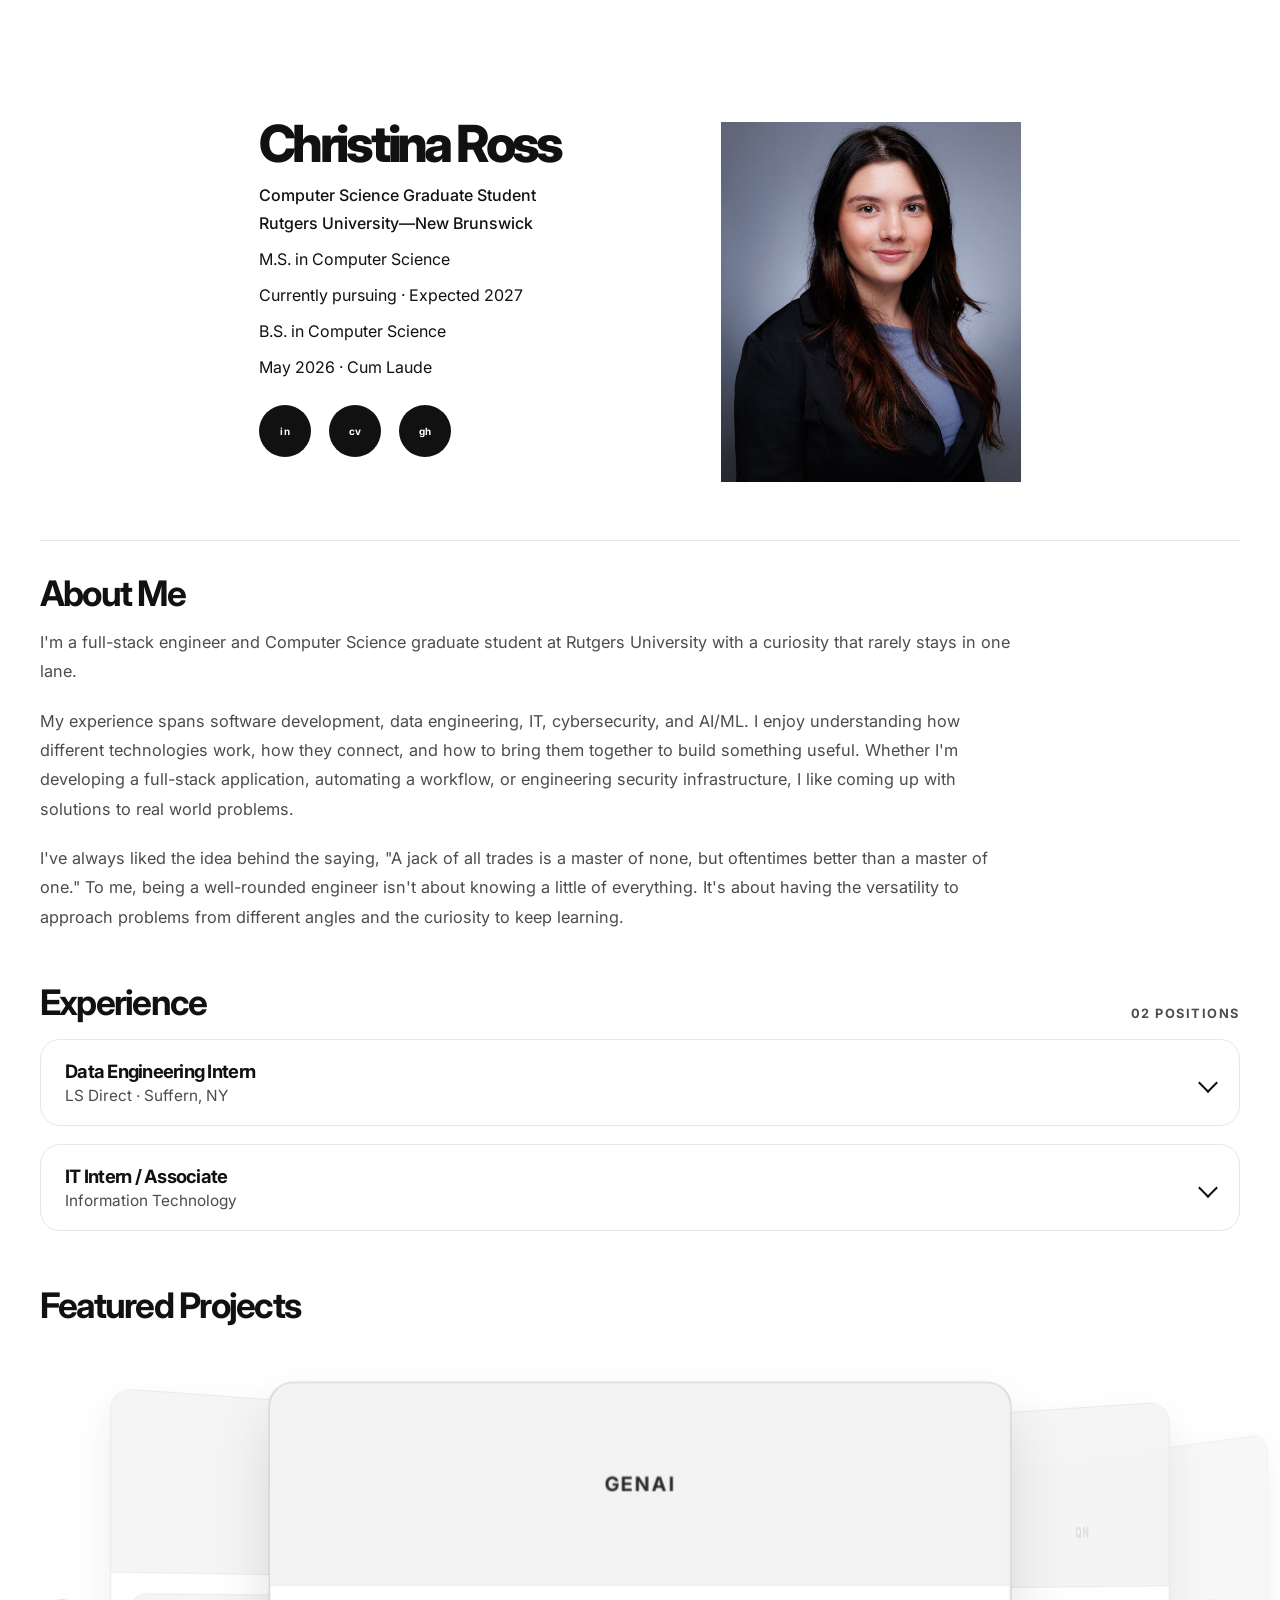
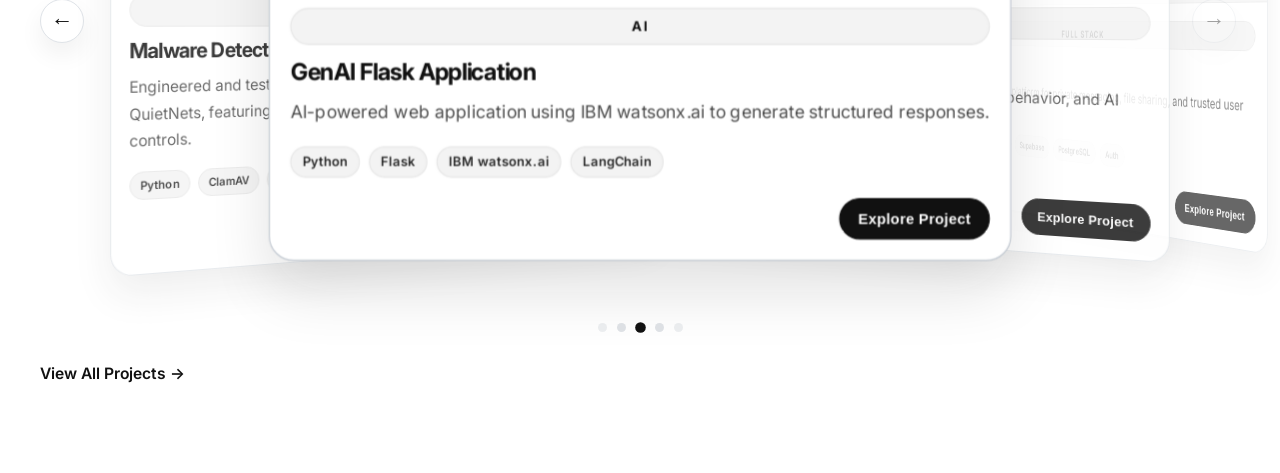
==== commit d484b4ef: "Sync root Pages files with latest Resume Portfolio version Co-Authored-By: Claude Opus 5.5 <noreply@" ====
--- a/index.html
+++ b/index.html
@@ -33,12 +33,10 @@
 
           <nav class="social-links" aria-label="Links">
             <a href="https://www.linkedin.com/in/christina-a-ross-0234b2216/" target="_blank" rel="noreferrer" aria-label="LinkedIn" class="icon-circle">in</a>
-            <a href="#" aria-label="Education" class="icon-circle">edu</a>
             <a href="#" aria-label="Resume" class="icon-circle">cv</a>
             <a href="https://github.com/Christinaaross" target="_blank" rel="noreferrer" aria-label="GitHub" class="icon-circle">gh</a>
           </nav>
 
-          <p class="profile-note">Visual mockup · social icons are placeholders</p>
         </div>
 
         <div class="photo-wrap">
@@ -52,11 +50,15 @@
         <section class="about-section" aria-labelledby="about-me-heading">
           <h2 id="about-me-heading">About Me</h2>
           <p>
-            I am a researcher and computer scientist interested in building thoughtful,
-            human-centered systems that combine rigorous technical foundations with clear,
-            real-world impact. My work sits at the intersection of systems, data, and
-            intelligent design, with a focus on developing tools and methods that help
-            people understand, use, and benefit from technology in meaningful ways.
+            I'm a full-stack engineer and Computer Science graduate student at Rutgers University with a curiosity that rarely stays in one lane.
+          </p>
+          <br>
+          <p>
+            My experience spans software development, data engineering, IT, cybersecurity, and AI/ML. I enjoy understanding how different technologies work, how they connect, and how to bring them together to build something useful. Whether I'm developing a full-stack application, automating a workflow, or engineering security infrastructure, I like coming up with solutions to real world problems.
+          </p>
+          <br> 
+          <p>
+            I've always liked the idea behind the saying, "A jack of all trades is a master of none, but oftentimes better than a master of one." To me, being a well-rounded engineer isn't about knowing a little of everything. It's about having the versatility to approach problems from different angles and the curiosity to keep learning.
           </p>
         </section>
 
@@ -110,7 +112,31 @@
             <h2 id="projects-heading">Featured Projects</h2>
           </div>
 
-          <div id="project-grid" class="project-grid" aria-live="polite"></div>
+          <div class="project-carousel" aria-label="Featured projects carousel">
+            <button
+              type="button"
+              class="project-nav project-nav-prev"
+              id="project-nav-prev"
+              aria-label="Previous project"
+            >
+              <span aria-hidden="true">←</span>
+            </button>
+
+            <div class="project-stage">
+              <div id="project-grid" class="project-grid" aria-live="polite"></div>
+            </div>
+
+            <button
+              type="button"
+              class="project-nav project-nav-next"
+              id="project-nav-next"
+              aria-label="Next project"
+            >
+              <span aria-hidden="true">→</span>
+            </button>
+          </div>
+
+          <div class="project-pagination" id="project-pagination" aria-label="Project carousel pages"></div>
 
           <div class="projects-footer">
             <a href="#" class="view-all-link" aria-label="View all projects">
@@ -182,6 +208,90 @@
             "Interactive environment built for exploration and play"
           ],
           previewLabel: "3D"
+        },
+        {
+          id: "quietnets",
+          title: "QuietNets",
+          category: "FULL STACK",
+          description:
+            "Secure collaboration platform for private messaging, file sharing, and trusted user workflows.",
+          technologies: ["Next.js", "TypeScript", "Supabase", "PostgreSQL", "Auth"],
+          github: "#",
+          demo: "https://quietnets.vercel.app",
+          overview:
+            "QuietNets is a full-stack application focused on secure collaboration with private communication, controlled file-sharing, and reliable user access patterns.",
+          subtitle: "Security-first collaboration platform",
+          sections: {
+            overview: {
+              heading: "Project overview",
+              body: [
+                "QuietNets was designed as a secure collaboration and file-sharing platform with strong emphasis on user trust, access control, and privacy-aware workflows.",
+                "The application brings together messaging, secure content exchange, and user account systems in a single experience shaped around reliability and safe handling of uploaded data.",
+                "I focused on designing a platform that balances usability with production-level security practices and system resilience."
+              ],
+              bullets: [
+                "Built a full-stack app architecture for secure user collaboration and file exchange.",
+                "Implemented access control patterns and privacy-first workflow design.",
+                "Connected frontend, API, and storage logic into one cohesive user experience.",
+                "Prepared the app for secure handling of uploaded content and account-driven interactions."
+              ],
+              quietNets: {
+                title: "Product focus",
+                text: "QuietNets is a user-facing platform that combines secure communication and file handling in an approachable, collaborative experience while maintaining a strong engineering emphasis on safety and reliability."
+              }
+            },
+            architecture: {
+              heading: "System architecture",
+              flow: [
+                { title: "Frontend", subtitle: "Next.js / TypeScript", icon: "🖥️" },
+                { title: "API layer", subtitle: "Secure request handling", icon: "⚙️" },
+                { title: "Data storage", subtitle: "Supabase + PostgreSQL", icon: "🗄️" },
+                { title: "Access control", subtitle: "RLS and auth policies", icon: "🔐" },
+                { title: "User workflows", subtitle: "Messaging and file sharing", icon: "✅" }
+              ]
+            },
+            security: {
+              heading: "Security and access considerations",
+              items: [
+                ["Authentication-first workflows", "User actions are designed around verified identities and protected routes."],
+                ["Least-privilege access", "Permissions are scoped to the minimum necessary access for each workflow."],
+                ["Secure file handling", "File uploads and release paths are treated as sensitive operations with validation controls."],
+                ["Operational hardening", "Application logic and infrastructure are structured to support reliability and safer deployments."],
+                ["Privacy-aware product design", "The system is built around trusted interactions and controlled data visibility."],
+                ["Audit-friendly architecture", "Data flows and user actions are designed to be understandable, trackable, and maintainable."]
+              ]
+            },
+            testing: {
+              heading: "Quality and validation",
+              stats: [
+                ["UI flows", "User experience checks"],
+                ["Auth checks", "Access validation"],
+                ["Data flows", "Storage and request monitoring"],
+                ["Release review", "Security-minded verification"]
+              ],
+              adversarial: [
+                "Unauthorized access attempts and route validation",
+                "Unverified file or content flows",
+                "Permission edge cases across account roles",
+                "User workflow validation for secure interaction paths",
+                "Operational failure checks for resilient handling",
+                "Security review of upload and release behavior"
+              ],
+              note: "This project emphasizes realistic product security patterns, production-minded design, and maintainable collaborative workflows."
+            },
+            tech: {
+              heading: "Technologies and their roles",
+              rows: [
+                ["Next.js", "Frontend application and route-based interaction layer."],
+                ["TypeScript", "Strongly typed application logic and maintainability."],
+                ["Supabase", "Authentication, storage, and data-layer integration."],
+                ["PostgreSQL", "Structured data storage and relational application data."],
+                ["Row Level Security", "Granular access controls for protected data."],
+                ["Auth flows", "Secure user sign-in and permission-driven workflows."]
+              ]
+            }
+          },
+          previewLabel: "QN"
         },
         {
           id: "malware-detection-file-security",
@@ -284,15 +394,120 @@
       const projectTabPanels = document.getElementById("project-tab-panels");
       const projectGithubLink = document.getElementById("project-github-link");
       const projectDemoLink = document.getElementById("project-demo-link");
+      const projectPagination = document.getElementById("project-pagination");
+      const projectNavPrev = document.getElementById("project-nav-prev");
+      const projectNavNext = document.getElementById("project-nav-next");
       let currentProject = null;
       let activeTab = "overview";
-
-      function createProjectCard(project) {
+      let activeProjectIndex = 0;
+      let dragStartX = 0;
+      let dragOffset = 0;
+      let isDragging = false;
+
+      function getProjectSections(project) {
+        if (project.sections) {
+          return project.sections;
+        }
+
+        return {
+          overview: {
+            heading: "Project overview",
+            body: [
+              project.overview || project.description,
+              "This project highlights the implementation approach, technical decisions, and the resulting user experience."
+            ],
+            bullets: Array.isArray(project.features) ? project.features : [project.description],
+            quietNets: {
+              title: "Project highlights",
+              text: project.description
+            }
+          },
+          architecture: {
+            heading: "Implementation approach",
+            flow: [
+              { title: "Frontend", subtitle: "User experience and interaction design", icon: "🖥️" },
+              { title: "Logic layer", subtitle: "Application behavior and integration pattern", icon: "⚙️" },
+              { title: "Core stack", subtitle: "Technologies used in the build", icon: "🧩" }
+            ]
+          },
+          security: {
+            heading: "Key implementation notes",
+            items: [
+              ["Product focus", project.description],
+              ["Architecture", "Built to support clean interaction flows and maintainable implementation patterns."],
+              ["Technical stack", project.technologies.join(", ") + "."],
+              ["Outcome", "Designed to create a useful, polished demo or deployable application experience."]
+            ]
+          },
+          testing: {
+            heading: "Validation and quality",
+            stats: [
+              ["Build", "Implementation-focused"],
+              ["UX", "User-facing design"],
+              ["Code", "Reusable structure"],
+              ["Outcome", "Working experience"]
+            ],
+            adversarial: [
+              "Functional validation of core project behavior",
+              "Interface review for usability and clarity",
+              "Architecture review for maintainability and extensibility",
+              "Testing across the feature set and user interactions"
+            ],
+            note: "This project retains the same portfolio content while surfacing the core implementation details in the detail modal."
+          },
+          tech: {
+            heading: "Technologies used",
+            rows: (project.technologies || []).map((tech) => [tech, "Used in the final project implementation."])
+          }
+        };
+      }
+
+      function moveProject(step) {
+        activeProjectIndex = (activeProjectIndex + step + projects.length) % projects.length;
+        updateProjectCarousel();
+      }
+
+      // The active project's dot always sits in the middle, with the
+      // neighbouring projects on either side so the carousel reads as a loop.
+      function updatePagination() {
+        const reach = Math.floor(projects.length / 2);
+        const offsets = [];
+        for (let offset = -reach; offset <= reach; offset += 1) {
+          offsets.push(offset);
+        }
+
+        projectPagination.innerHTML = offsets
+          .map((offset) => {
+            const index = (activeProjectIndex + offset + projects.length) % projects.length;
+            const distance = Math.abs(offset);
+            return `
+              <button
+                type="button"
+                class="project-page-indicator ${offset === 0 ? "is-active" : ""}"
+                style="opacity: ${offset === 0 ? 1 : Math.max(0.35, 1 - distance * 0.3)}"
+                aria-label="${offset === 0 ? "Current project" : `Go to ${projects[index].title}`}"
+                ${offset === 0 ? 'aria-current="true"' : ""}
+                data-step="${offset}"
+              ></button>
+            `;
+          })
+          .join("");
+
+        projectPagination.querySelectorAll("button").forEach((button) => {
+          button.addEventListener("click", () => {
+            moveProject(Number(button.dataset.step));
+          });
+        });
+      }
+
+      function createProjectCard(project, index) {
         const card = document.createElement("article");
         card.className = "project-card";
+        card.dataset.index = String(index);
         card.tabIndex = 0;
         card.setAttribute("role", "button");
-        card.setAttribute("aria-label", `Open details for ${project.title}`);
+        card.setAttribute("aria-label", `Show ${project.title}`);
+        card.setAttribute("aria-current", index === activeProjectIndex ? "true" : "false");
 
         const preview = document.createElement("div");
         preview.className = "project-preview";
@@ -307,20 +522,119 @@
           <div class="tech-tags">
             ${project.technologies.map((tag) => `<span>${tag}</span>`).join("")}
           </div>
+          <div class="project-card-actions">
+            <button type="button" class="project-explore-button">Explore Project</button>
+          </div>
         `;
 
-        const openProject = () => openProjectDetails(project);
-        card.addEventListener("click", openProject);
-        card.addEventListener("keydown", (event) => {
+        const exploreButton = content.querySelector(".project-explore-button");
+        exploreButton.tabIndex = 0;
+        exploreButton.onclick = (event) => {
+          if (event.button !== undefined && event.button !== 0) {
+            return;
+          }
+
+          event.preventDefault();
+          event.stopPropagation();
+          activeProjectIndex = index;
+          updateProjectCarousel();
+          openProjectDetails(project);
+        };
+
+        exploreButton.addEventListener("keydown", (event) => {
           if (event.key === "Enter" || event.key === " ") {
             event.preventDefault();
-            openProject();
+            event.stopPropagation();
+            activeProjectIndex = index;
+            updateProjectCarousel();
+            openProjectDetails(project);
+          }
+        });
+
+        card.onclick = (event) => {
+          if (event.button !== undefined && event.button !== 0) {
+            return;
+          }
+
+          if (event.target && event.target.closest(".project-explore-button")) {
+            return;
+          }
+
+          if (index !== activeProjectIndex) {
+            activeProjectIndex = index;
+            updateProjectCarousel();
+          }
+
+          openProjectDetails(project);
+        };
+
+        card.addEventListener("focus", () => {
+          if (index !== activeProjectIndex) {
+            activeProjectIndex = index;
+            updateProjectCarousel();
+          }
+        });
+
+        card.addEventListener("keydown", (event) => {
+          if (event.key === "ArrowLeft") {
+            event.preventDefault();
+            moveProject(-1);
+          }
+
+          if (event.key === "ArrowRight") {
+            event.preventDefault();
+            moveProject(1);
+          }
+
+          if (event.key === "Enter" || event.key === " ") {
+            event.preventDefault();
+            event.stopPropagation();
+            if (index !== activeProjectIndex) {
+              activeProjectIndex = index;
+              updateProjectCarousel();
+            }
+            openProjectDetails(project);
           }
         });
 
         card.appendChild(preview);
         card.appendChild(content);
         return card;
+      }
+
+      function updateProjectCarousel() {
+        const cards = Array.from(projectGrid.children);
+
+        cards.forEach((card, cardIndex) => {
+          const offset = ((cardIndex - activeProjectIndex + projects.length) % projects.length);
+          const normalizedOffset = offset > projects.length / 2 ? offset - projects.length : offset;
+          const absOffset = Math.abs(normalizedOffset);
+          const isVisible = absOffset <= 4;
+          const isCenter = normalizedOffset === 0;
+
+          card.style.opacity = isVisible ? String(Math.max(0.22, 1 - absOffset * 0.18)) : "0";
+          card.style.visibility = isVisible ? "visible" : "hidden";
+          card.style.pointerEvents = isVisible ? "auto" : "none";
+          card.style.zIndex = String(100 - absOffset);
+
+          if (!isVisible) {
+            card.style.transform = "translate(-50%, -50%) translateX(0px) translateZ(-240px) rotateY(0deg) scale(0.7)";
+            return;
+          }
+
+          const offsetX = normalizedOffset * 220 + dragOffset * 0.28;
+          const translateZ = isCenter ? 200 : 90 - absOffset * 40;
+          const rotateY = normalizedOffset * -34;
+          const scale = isCenter ? 1 : 1 - absOffset * 0.1;
+          const yOffset = isCenter ? 0 : absOffset * 10;
+
+          card.style.transform = `translate(-50%, -50%) translateX(${offsetX}px) translateY(${yOffset}px) translateZ(${translateZ}px) rotateY(${rotateY}deg) scale(${scale})`;
+          card.classList.toggle("is-active", isCenter);
+          card.classList.toggle("is-side", !isCenter);
+          card.setAttribute("aria-current", isCenter ? "true" : "false");
+        });
+
+        updatePagination();
       }
 
       function renderTabs() {
@@ -353,7 +667,7 @@
 
       function renderTabContent() {
         if (!currentProject) return;
-        const sections = currentProject.sections;
+        const sections = getProjectSections(currentProject);
         const sectionContent = sections[activeTab];
 
         if (!sectionContent) return;
@@ -476,7 +790,7 @@
         currentProject = project;
         activeTab = "overview";
         projectModalTitle.textContent = project.title;
-        projectModalSubtitle.textContent = project.subtitle || "Independent Security Engineering Project";
+        projectModalSubtitle.textContent = project.subtitle || project.description;
         projectModalCategory.textContent = project.category;
         projectGithubLink.href = project.github;
         projectDemoLink.href = project.demo;
@@ -501,11 +815,113 @@
         if (event.key === "Escape" && projectModal.classList.contains("is-visible")) {
           closeProjectDetails();
         }
+
+        if (event.key === "ArrowLeft") {
+          moveProject(-1);
+        }
+
+        if (event.key === "ArrowRight") {
+          moveProject(1);
+        }
       });
 
-      projects.forEach((project) => {
-        projectGrid.appendChild(createProjectCard(project));
+      projectNavPrev.addEventListener("click", () => moveProject(-1));
+      projectNavNext.addEventListener("click", () => moveProject(1));
+
+      // Only treat the gesture as a drag once the pointer moves past a small
+      // threshold, so plain clicks still reach the card and its button.
+      const DRAG_THRESHOLD = 8;
+      let pointerIsDown = false;
+      let suppressNextClick = false;
+
+      projectGrid.addEventListener("pointerdown", (event) => {
+        if (event.button !== 0) return;
+        pointerIsDown = true;
+        isDragging = false;
+        suppressNextClick = false;
+        dragStartX = event.clientX;
+        dragOffset = 0;
       });
+
+      projectGrid.addEventListener("pointermove", (event) => {
+        if (!pointerIsDown || event.buttons === 0) {
+          pointerIsDown = false;
+          return;
+        }
+        const deltaX = event.clientX - dragStartX;
+
+        if (!isDragging && Math.abs(deltaX) > DRAG_THRESHOLD) {
+          isDragging = true;
+          projectGrid.setPointerCapture(event.pointerId);
+        }
+
+        if (!isDragging) return;
+        dragOffset = deltaX;
+        updateProjectCarousel();
+      });
+
+      projectGrid.addEventListener("pointerup", (event) => {
+        if (!pointerIsDown) return;
+        pointerIsDown = false;
+
+        if (!isDragging) return;
+
+        if (Math.abs(event.clientX - dragStartX) > 60) {
+          moveProject(event.clientX < dragStartX ? 1 : -1);
+        }
+
+        suppressNextClick = true;
+        dragOffset = 0;
+        isDragging = false;
+        updateProjectCarousel();
+      });
+
+      projectGrid.addEventListener("pointercancel", () => {
+        pointerIsDown = false;
+        if (!isDragging) return;
+        dragOffset = 0;
+        isDragging = false;
+        updateProjectCarousel();
+      });
+
+      // Swallow the click that follows a drag so swiping doesn't open the modal.
+      projectGrid.addEventListener(
+        "click",
+        (event) => {
+          if (suppressNextClick) {
+            suppressNextClick = false;
+            event.stopPropagation();
+            event.preventDefault();
+          }
+        },
+        true
+      );
+
+      projects.forEach((project, index) => {
+        projectGrid.appendChild(createProjectCard(project, index));
+      });
+
+      // The centre card is pushed toward the viewer (translateZ 200 with a
+      // 1800px perspective), so it renders ~12.5% larger than its layout size.
+      // Size the stage to fit that, plus breathing room above and below.
+      const projectStage = document.querySelector(".project-stage");
+      const STAGE_PERSPECTIVE = 1800;
+      const CENTER_CARD_Z = 200;
+      const STAGE_BREATHING_ROOM = 5;
+
+      function fitStageToCards() {
+        const tallestCard = Math.max(...Array.from(projectGrid.children, (card) => card.offsetHeight));
+        const projectedScale = STAGE_PERSPECTIVE / (STAGE_PERSPECTIVE - CENTER_CARD_Z);
+        projectStage.style.height = `${Math.ceil(tallestCard * projectedScale + STAGE_BREATHING_ROOM * 2)}px`;
+      }
+
+      fitStageToCards();
+      window.addEventListener("resize", fitStageToCards);
+      if (document.fonts) {
+        document.fonts.ready.then(fitStageToCards);
+      }
+
+      updateProjectCarousel();
     </script>
   </body>
 </html>
--- a/style.css
+++ b/style.css
@@ -40,10 +40,9 @@
 .hero {
   display: flex;
   align-items: center;
-  justify-content: flex-start;
-  gap: 110px;
+  justify-content: center;
+  gap: 160px;
   min-height: 420px;
-  padding-left: 6px;
 }
 
 .hero-copy {
@@ -76,28 +75,30 @@
   margin-top: 8px;
 }
 
-.credential-group {
-  margin-top: 18px;
+.contact-list {
+  margin-top: 30px;
   display: flex;
   flex-direction: column;
-  gap: 2px;
-  padding-left: 0;
-}
-
-.credential-line {
-  margin: 0;
-  font-size: 1.05rem;
-  line-height: 1.5;
-  color: var(--text);
-}
-
-.credential-label {
-  font-weight: 700;
-}
-
-.credential-muted {
-  color: var(--muted);
-  font-weight: 400;
+  gap: 10px;
+}
+
+.contact-row {
+  display: flex;
+  align-items: center;
+  flex-wrap: wrap;
+  gap: 0.45rem;
+  font-size: 1.03rem;
+  line-height: 1.6;
+  color: var(--text);
+}
+
+.label {
+  font-weight: 700;
+}
+
+.contact-row a {
+  text-decoration: none;
+  color: var(--text);
 }
 
 .social-links {
@@ -106,13 +107,6 @@
   gap: 18px;
   margin-top: 28px;
   flex-wrap: wrap;
-}
-
-.profile-note {
-  margin-top: 18px;
-  font-size: 0.95rem;
-  color: var(--muted);
-  font-style: italic;
 }
 
 .icon-circle {
@@ -141,9 +135,8 @@
   flex: 0 0 300px;
   align-self: flex-start;
   display: flex;
-  justify-content: flex-start;
-  margin-top: 48px;
-  margin-left: 18px;
+  justify-content: center;
+  margin-top: 50px;
   padding: 0;
 }
 
@@ -152,7 +145,7 @@
   height: auto;
   aspect-ratio: 5 / 6;
   object-fit: cover;
-  object-position: center 38%;
+  object-position: center 40%;
   display: block;
   border: 0;
   box-shadow: none;
@@ -185,16 +178,12 @@
   color: var(--muted);
 }
 
-.experience-section {
-  padding-top: 56px;
-}
-
 .section-header {
   display: flex;
-  align-items: baseline;
+  align-items: flex-end;
   justify-content: space-between;
   gap: 16px;
-  margin-bottom: 20px;
+  margin-bottom: 18px;
 }
 
 .section-header h2 {
@@ -206,35 +195,32 @@
 }
 
 .position-count {
+  color: var(--muted);
   font-size: 0.8rem;
-  letter-spacing: 0.08em;
+  font-weight: 700;
+  letter-spacing: 0.12em;
   text-transform: uppercase;
-  color: var(--muted);
-  font-weight: 600;
+}
+
+.experience-section {
+  padding-top: 52px;
 }
 
 .experience-list {
   display: flex;
   flex-direction: column;
-  gap: 14px;
+  gap: 18px;
 }
 
 .experience-item {
-  border: 1px solid #dfe3e8;
-  border-radius: 18px;
+  border: 1px solid var(--divider);
+  border-radius: 20px;
   background: #ffffff;
-  overflow: hidden;
   transition: border-color 0.2s ease, box-shadow 0.2s ease;
 }
 
-.experience-item:hover {
-  border-color: #c7ced6;
-  box-shadow: 0 8px 18px rgba(17, 17, 17, 0.04);
-}
-
 .experience-item[open] {
-  border-color: #111111;
-  box-shadow: 0 8px 18px rgba(17, 17, 17, 0.06);
+  box-shadow: 0 16px 28px rgba(17, 17, 17, 0.04);
 }
 
 .experience-item summary {
@@ -242,9 +228,8 @@
   display: flex;
   align-items: center;
   justify-content: space-between;
-  gap: 20px;
-  width: 100%;
-  padding: 22px 24px;
+  gap: 18px;
+  padding: 20px 24px;
   cursor: pointer;
 }
 
@@ -254,35 +239,31 @@
 
 .summary-main {
   display: flex;
-  align-items: center;
-  justify-content: space-between;
-  width: 100%;
-  gap: 16px;
+  flex-direction: column;
+  gap: 4px;
 }
 
 .job-title {
   margin: 0;
-  font-size: 1.2rem;
-  line-height: 1.3;
-  font-weight: 700;
+  font-size: clamp(1.15rem, 1.4vw, 1.5rem);
+  font-weight: 700;
+  letter-spacing: -0.04em;
 }
 
 .company-line {
-  margin: 4px 0 0;
+  margin: 0;
   color: var(--muted);
   font-size: 0.96rem;
-  font-weight: 500;
 }
 
 .chevron {
-  width: 12px;
-  height: 12px;
-  border-right: 2px solid #111111;
-  border-bottom: 2px solid #111111;
+  width: 14px;
+  height: 14px;
+  border-right: 2px solid var(--text);
+  border-bottom: 2px solid var(--text);
   transform: rotate(45deg);
   transition: transform 0.2s ease;
   flex-shrink: 0;
-  margin-right: 6px;
 }
 
 .experience-item[open] .chevron {
@@ -312,28 +293,68 @@
   margin-bottom: 22px;
 }
 
+.project-carousel {
+  display: grid;
+  grid-template-columns: 48px minmax(0, 1fr) 48px;
+  align-items: center;
+  gap: 18px;
+}
+
+.project-stage {
+  position: relative;
+  height: 540px;
+  perspective: 1800px;
+  perspective-origin: center center;
+  overflow: visible;
+}
+
 .project-grid {
-  display: grid;
-  grid-template-columns: repeat(3, minmax(0, 1fr));
-  gap: 22px;
+  position: relative;
+  width: 100%;
+  height: 100%;
+  transform-style: preserve-3d;
+  overflow: visible;
+  touch-action: pan-y;
+  user-select: none;
 }
 
 .project-card {
+  position: absolute;
+  left: 50%;
+  top: 50%;
+  width: min(72vw, 660px);
+  max-width: 660px;
   display: flex;
   flex-direction: column;
   background: #ffffff;
   border: 1px solid #dfe3e8;
-  border-radius: 18px;
+  border-radius: 22px;
   overflow: hidden;
   cursor: pointer;
-  transition: transform 0.2s ease, box-shadow 0.2s ease, border-color 0.2s ease;
+  transform-style: preserve-3d;
+  transition: transform 0.7s cubic-bezier(0.2, 0.8, 0.2, 1), box-shadow 0.35s ease, border-color 0.35s ease, opacity 0.35s ease, filter 0.35s ease;
+  box-shadow: 0 18px 38px rgba(17, 17, 17, 0.08);
+  will-change: transform, opacity;
+}
+
+.project-card.is-active {
+  border-color: #bfc6cf;
+  box-shadow: 0 28px 54px rgba(17, 17, 17, 0.12);
+}
+
+.project-card.is-side {
+  border-color: rgba(223, 227, 232, 0.88);
 }
 
 .project-card:hover,
 .project-card:focus-visible {
-  transform: translateY(-3px);
   border-color: #c7ced6;
-  box-shadow: 0 10px 22px rgba(17, 17, 17, 0.06);
+  box-shadow: 0 20px 44px rgba(17, 17, 17, 0.1);
+}
+
+.project-card:focus-visible {
+  outline: 2px solid #111111;
+  outline-offset: 3px;
 }
 
 .project-preview {
@@ -351,6 +372,13 @@
   text-transform: uppercase;
 }
 
+.project-preview-icon {
+  display: inline-flex;
+  align-items: center;
+  justify-content: center;
+  font-size: 1.1rem;
+}
+
 .project-category,
 .project-modal-category {
   display: inline-flex;
@@ -370,14 +398,17 @@
 }
 
 .project-content {
+  display: flex;
+  flex-direction: column;
   padding: 20px 18px 18px;
 }
 
 .project-content h3 {
   margin: 0 0 10px;
-  font-size: 1.28rem;
-  line-height: 1.3;
-  letter-spacing: -0.03em;
+  font-size: clamp(1.3rem, 1.6vw, 2rem);
+  line-height: 1.2;
+  letter-spacing: -0.04em;
+  color: var(--text);
 }
 
 .project-content p {
@@ -385,6 +416,37 @@
   color: var(--muted);
   line-height: 1.7;
   font-size: 0.98rem;
+}
+
+.project-card-actions {
+  display: flex;
+  justify-content: flex-end;
+  margin-top: 18px;
+}
+
+.project-explore-button {
+  appearance: none;
+  border: 1px solid #111111;
+  background: #111111;
+  color: #ffffff;
+  border-radius: 999px;
+  padding: 10px 16px;
+  font-size: 0.82rem;
+  font-weight: 700;
+  letter-spacing: 0.02em;
+  cursor: pointer;
+  transition: transform 0.2s ease, opacity 0.2s ease, background 0.2s ease;
+}
+
+.project-explore-button:hover,
+.project-explore-button:focus-visible {
+  transform: translateY(-1px);
+  opacity: 0.96;
+}
+
+.project-explore-button:focus-visible {
+  outline: 2px solid #111111;
+  outline-offset: 2px;
 }
 
 .tech-tags {
@@ -406,6 +468,65 @@
   font-size: 0.72rem;
   font-weight: 600;
   letter-spacing: 0.01em;
+}
+
+.project-nav {
+  display: inline-flex;
+  align-items: center;
+  justify-content: center;
+  width: 44px;
+  height: 44px;
+  border: 1px solid #dfe3e8;
+  border-radius: 50%;
+  background: #ffffff;
+  color: var(--text);
+  font-size: 1.4rem;
+  cursor: pointer;
+  box-shadow: 0 12px 24px rgba(17, 17, 17, 0.06);
+  transition: transform 0.2s ease, border-color 0.2s ease;
+}
+
+.project-nav:hover,
+.project-nav:focus-visible {
+  transform: translateY(-1px);
+  border-color: #c7ced6;
+}
+
+.project-nav:focus-visible {
+  outline: 2px solid #111111;
+  outline-offset: 2px;
+}
+
+.project-pagination {
+  display: flex;
+  justify-content: center;
+  align-items: center;
+  gap: 10px;
+  position: relative;
+  z-index: 2;
+  margin-top: 16px;
+  padding: 12px 0;
+}
+
+.project-page-indicator {
+  width: 9px;
+  height: 9px;
+  padding: 0;
+  border: none;
+  border-radius: 50%;
+  background: #d0d4da;
+  cursor: pointer;
+  transition: transform 0.2s ease, background 0.2s ease, opacity 0.2s ease;
+}
+
+.project-page-indicator.is-active {
+  background: #111111;
+  transform: scale(1.18);
+}
+
+.project-page-indicator:focus-visible {
+  outline: 2px solid #111111;
+  outline-offset: 2px;
 }
 
 .projects-footer {
@@ -460,205 +581,184 @@
 
 .modal-close {
   position: absolute;
-  top: 22px;
-  right: 22px;
+  top: 18px;
+  right: 18px;
+  width: 34px;
+  height: 34px;
+  border: 1px solid #dfe3e8;
+  border-radius: 50%;
+  background: #ffffff;
+  color: var(--text);
+  font-size: 1.7rem;
+  line-height: 1;
+  cursor: pointer;
+}
+
+.modal-header {
+  padding: 28px 28px 18px;
+}
+
+.project-subtitle {
+  margin: 8px 0 0;
+  color: var(--muted);
+  font-size: 1rem;
+  line-height: 1.6;
+}
+
+.project-detail-tabs {
+  display: flex;
+  flex-wrap: wrap;
+  gap: 10px;
+  padding: 0 28px;
+  border-bottom: 1px solid var(--divider);
+}
+
+.project-detail-tabs button {
   border: 1px solid #dfe3e8;
   background: #ffffff;
   color: var(--text);
+  border-radius: 999px;
+  padding: 9px 14px;
+  font-size: 0.77rem;
+  font-weight: 700;
+  letter-spacing: 0.04em;
+  text-transform: uppercase;
+  cursor: pointer;
+}
+
+.project-detail-tabs button.active {
+  background: #111111;
+  border-color: #111111;
+  color: #ffffff;
+}
+
+.modal-content {
+  padding: 24px 28px 0;
+}
+
+.tab-panel {
+  display: block;
+}
+
+.project-kicker {
+  margin-bottom: 8px;
+  color: var(--muted);
+  font-size: 0.75rem;
+  font-weight: 700;
+  letter-spacing: 0.12em;
+  text-transform: uppercase;
+}
+
+.tab-panel h4 {
+  margin: 0 0 12px;
+  font-size: clamp(1.6rem, 2vw, 2.1rem);
+  letter-spacing: -0.05em;
+}
+
+.tab-panel p {
+  margin: 0 0 12px;
+  color: var(--muted);
+  line-height: 1.8;
+}
+
+.project-quietnets {
+  margin-top: 22px;
+  padding: 18px 20px;
+  border: 1px solid var(--divider);
+  border-radius: 18px;
+  background: #f7f7f7;
+}
+
+.project-quietnets h5 {
+  margin: 0 0 6px;
+  font-size: 1rem;
+}
+
+.project-quietnets p {
+  margin: 0;
+}
+
+.modal-section {
+  margin-top: 26px;
+}
+
+.modal-section h4 {
+  margin: 0 0 12px;
+  font-size: 1.2rem;
+  letter-spacing: -0.04em;
+}
+
+.modal-section ul {
+  margin: 0;
+  padding-left: 1.05rem;
+  line-height: 1.8;
+  color: var(--muted);
+}
+
+.architecture-flow {
+  display: flex;
+  flex-direction: column;
+  gap: 10px;
+}
+
+.arch-box {
+  display: flex;
+  align-items: center;
+  gap: 14px;
+  padding: 14px 16px;
+  border: 1px solid var(--divider);
+  border-radius: 16px;
+  background: #fafafa;
+}
+
+.arch-box .icon {
+  display: flex;
+  align-items: center;
+  justify-content: center;
   width: 42px;
   height: 42px;
-  border-radius: 50%;
-  font-size: 1.6rem;
-  line-height: 1;
-  cursor: pointer;
-}
-
-.modal-header {
-  padding: 34px 28px 18px;
-}
-
-.modal-header h3 {
-  margin: 0;
-  font-size: clamp(2rem, 3vw, 3rem);
-  line-height: 1.1;
-  letter-spacing: -0.06em;
-  font-weight: 700;
-}
-
-.modal-header .project-subtitle {
-  margin: 10px 0 0;
-  color: var(--muted);
-  font-size: 1.05rem;
-  line-height: 1.5;
-}
-
-.project-detail-tabs {
-  display: flex;
-  gap: 12px;
-  flex-wrap: wrap;
-  padding: 0 28px 18px;
-}
-
-.project-detail-tabs button {
-  border: 1px solid #dfe3e8;
-  background: #f7f7f7;
-  color: var(--text);
-  border-radius: 999px;
-  padding: 12px 18px;
-  font-size: 1rem;
-  cursor: pointer;
-  transition: all 0.2s ease;
-}
-
-.project-detail-tabs button.active {
-  background: #111111;
-  color: #ffffff;
-  border-color: #111111;
-}
-
-.modal-content {
-  padding: 0 28px 28px;
-}
-
-.tab-panel {
-  display: none;
-}
-
-.tab-panel.active {
-  display: block;
-}
-
-.tab-panel h4 {
-  margin: 0 0 18px;
-  font-size: clamp(2rem, 2.2vw, 2.6rem);
-  line-height: 1.1;
-  letter-spacing: -0.05em;
-}
-
-.tab-panel p,
-.tab-panel li {
-  color: var(--muted);
-  line-height: 1.8;
-  font-size: 1.08rem;
-}
-
-.tab-panel p {
-  margin: 0 0 18px;
-}
-
-.tab-panel ul {
-  margin: 0;
-  padding-left: 1.5rem;
-}
-
-.tab-panel li + li {
-  margin-top: 8px;
-}
-
-.project-kicker {
-  display: inline-flex;
-  align-items: center;
-  gap: 10px;
-  margin: 0 0 18px;
-  padding: 10px 16px;
-  border-radius: 999px;
-  background: #f3f3f3;
-  border: 1px solid #e7e7e7;
-  font-size: 0.82rem;
-  letter-spacing: 0.12em;
-  text-transform: uppercase;
-  color: var(--text);
-  font-weight: 700;
-}
-
-.project-quietnets {
-  margin-top: 20px;
-  padding-top: 18px;
-  border-top: 1px solid #e7e7e7;
-}
-
-.project-quietnets h5 {
-  margin: 0 0 10px;
-  font-size: 1.1rem;
-  color: var(--text);
-}
-
-.project-quietnets a {
-  color: var(--text);
-  text-decoration: underline;
-}
-
-.architecture-flow {
-  display: flex;
-  flex-direction: column;
-  gap: 18px;
-  margin-top: 10px;
-}
-
-.arch-box {
-  display: flex;
-  flex-direction: column;
-  align-items: center;
-  justify-content: center;
-  min-height: 130px;
-  padding: 18px 22px;
-  background: #f7f7f7;
-  border: 1px solid #e7e7e7;
-  border-radius: 18px;
-  text-align: center;
-}
-
-.arch-box .icon {
-  font-size: 1.8rem;
-  margin-bottom: 6px;
+  border-radius: 12px;
+  background: #f0f0f0;
+  font-size: 1.2rem;
 }
 
 .arch-box strong {
   display: block;
-  font-size: clamp(1.5rem, 2vw, 2rem);
-  line-height: 1.2;
-  margin-bottom: 4px;
+  margin-bottom: 2px;
+  font-size: 0.94rem;
 }
 
 .arch-box span {
-  color: var(--muted);
-  font-size: 1rem;
+  display: block;
+  color: var(--muted);
+  font-size: 0.82rem;
 }
 
 .arch-arrow {
   text-align: center;
-  font-size: 2rem;
-  color: var(--muted);
+  color: var(--muted);
+  font-size: 1.2rem;
 }
 
 .security-checklist,
 .tech-table {
   display: grid;
-  grid-template-columns: 1fr 1.6fr;
-  gap: 12px 20px;
-}
-
-.security-checklist .issue,
-.tech-table .tech-row {
-  display: contents;
-}
-
-.security-checklist .issue > strong,
-.tech-table .tech-row > strong {
-  font-size: 1.1rem;
-  font-weight: 700;
-  color: var(--text);
-  padding-top: 6px;
-}
-
-.security-checklist .issue > span,
-.tech-table .tech-row > span {
-  color: var(--muted);
-  line-height: 1.7;
-  padding-top: 6px;
-}
-
-.security-checklist .issue::before,
+  grid-template-columns: repeat(2, minmax(0, 1fr));
+  gap: 16px 20px;
+}
+
+.issue,
+.tech-row {
+  display: flex;
+  flex-direction: column;
+  gap: 6px;
+  padding: 16px;
+  border: 1px solid var(--divider);
+  border-radius: 16px;
+  background: #fafafa;
+}
+
+.issue::before,
 .tech-table .tech-row::before {
   content: "✓";
   color: #62d39a;
@@ -669,6 +769,20 @@
   vertical-align: middle;
 }
 
+.issue strong,
+.tech-row strong {
+  display: inline-flex;
+  align-items: center;
+  margin-bottom: 2px;
+  font-size: 0.97rem;
+}
+
+.issue span,
+.tech-row span {
+  color: var(--muted);
+  line-height: 1.7;
+}
+
 .test-grid {
   display: grid;
   grid-template-columns: repeat(2, minmax(0, 1fr));
@@ -729,8 +843,17 @@
 }
 
 @media (max-width: 980px) {
-  .project-grid {
-    grid-template-columns: repeat(2, minmax(0, 1fr));
+  .project-carousel {
+    grid-template-columns: 40px minmax(0, 1fr) 40px;
+    gap: 12px;
+  }
+
+  .project-stage {
+    height: 500px;
+  }
+
+  .project-card {
+    width: min(72vw, 560px);
   }
 
   .security-checklist,
@@ -739,9 +862,39 @@
   }
 }
 
-@media (max-width: 980px) {
-  .project-grid {
-    grid-template-columns: repeat(2, minmax(0, 1fr));
+@media (max-width: 720px) {
+  .project-carousel {
+    grid-template-columns: 1fr;
+    gap: 14px;
+  }
+
+  .project-nav {
+    display: none;
+  }
+
+  .project-stage {
+    height: 460px;
+  }
+
+  .project-card {
+    width: min(80vw, 440px);
+  }
+
+  .project-content {
+    padding: 18px 16px 16px;
+  }
+
+  .project-content h3 {
+    letter-spacing: -0.03em;
+  }
+}
+
+@media (prefers-reduced-motion: reduce) {
+  .project-card,
+  .project-nav,
+  .project-page-indicator,
+  .project-explore-button {
+    transition: none;
   }
 }
 
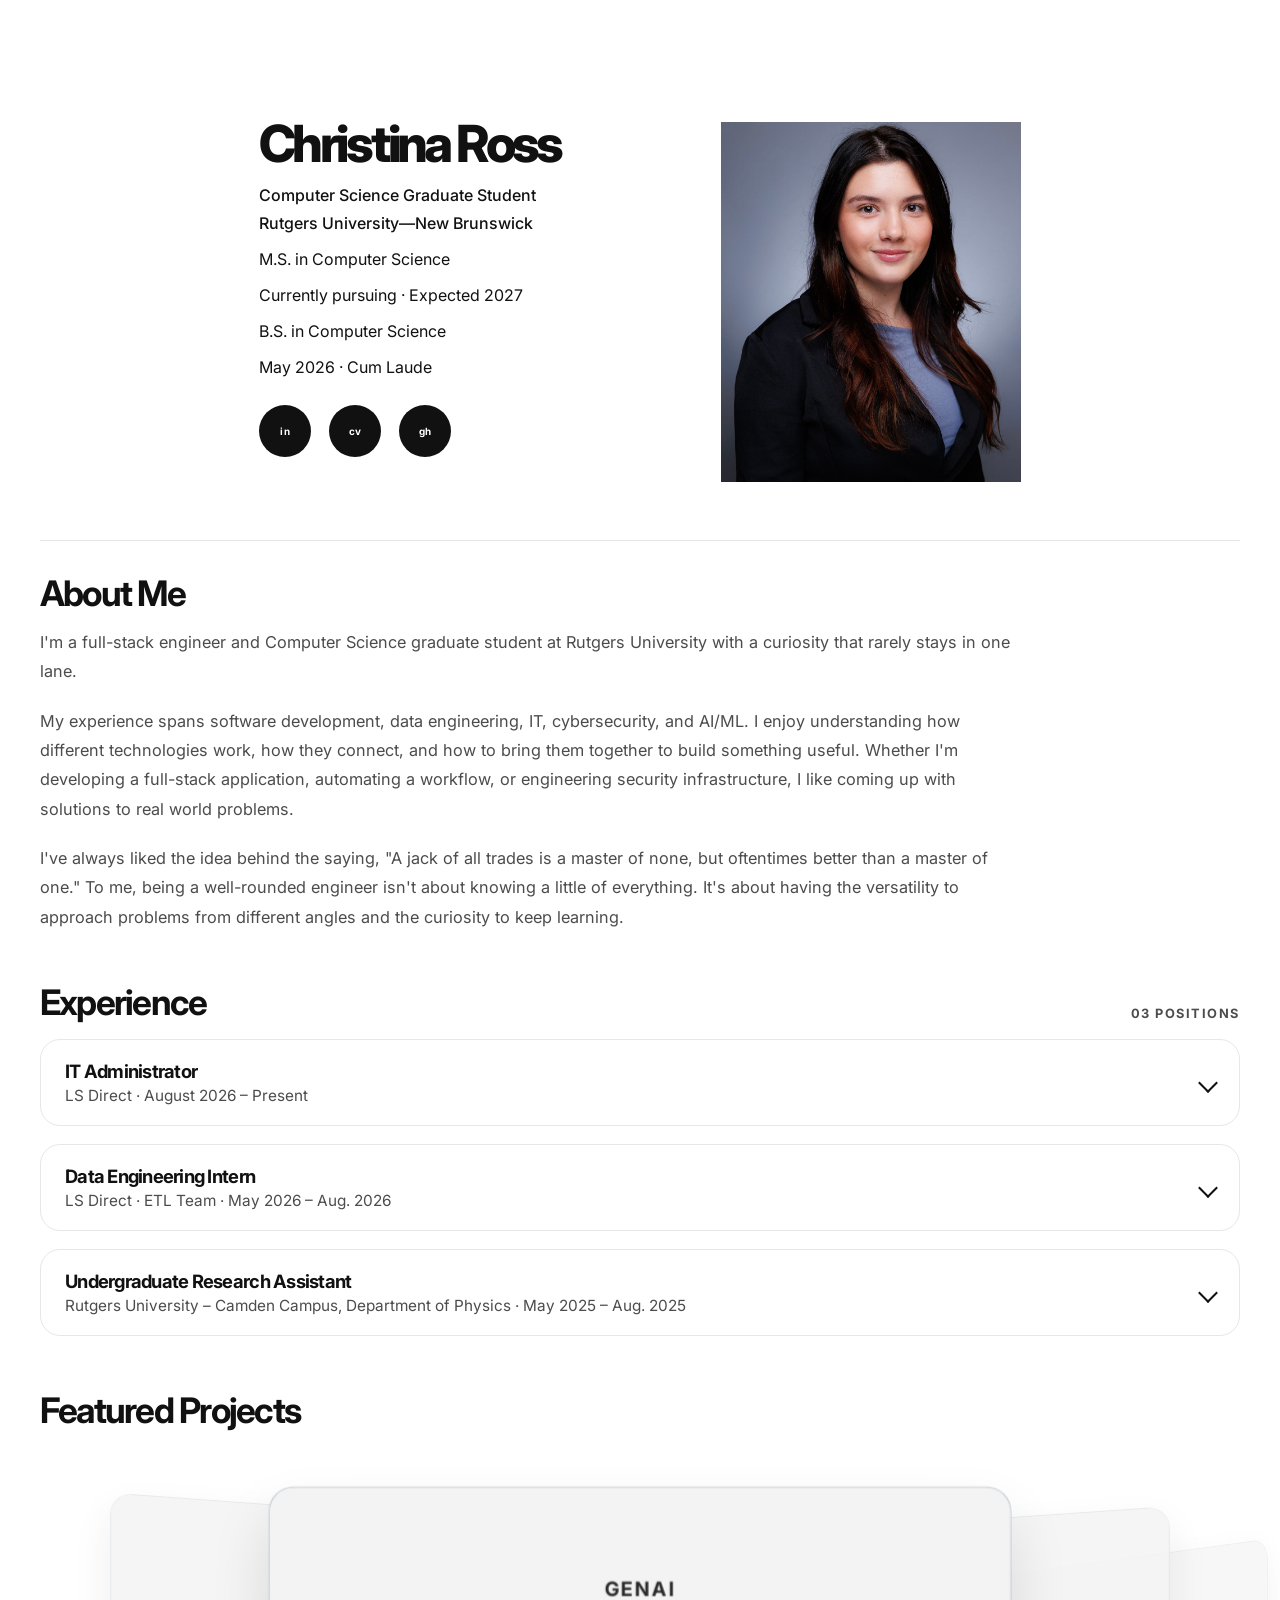
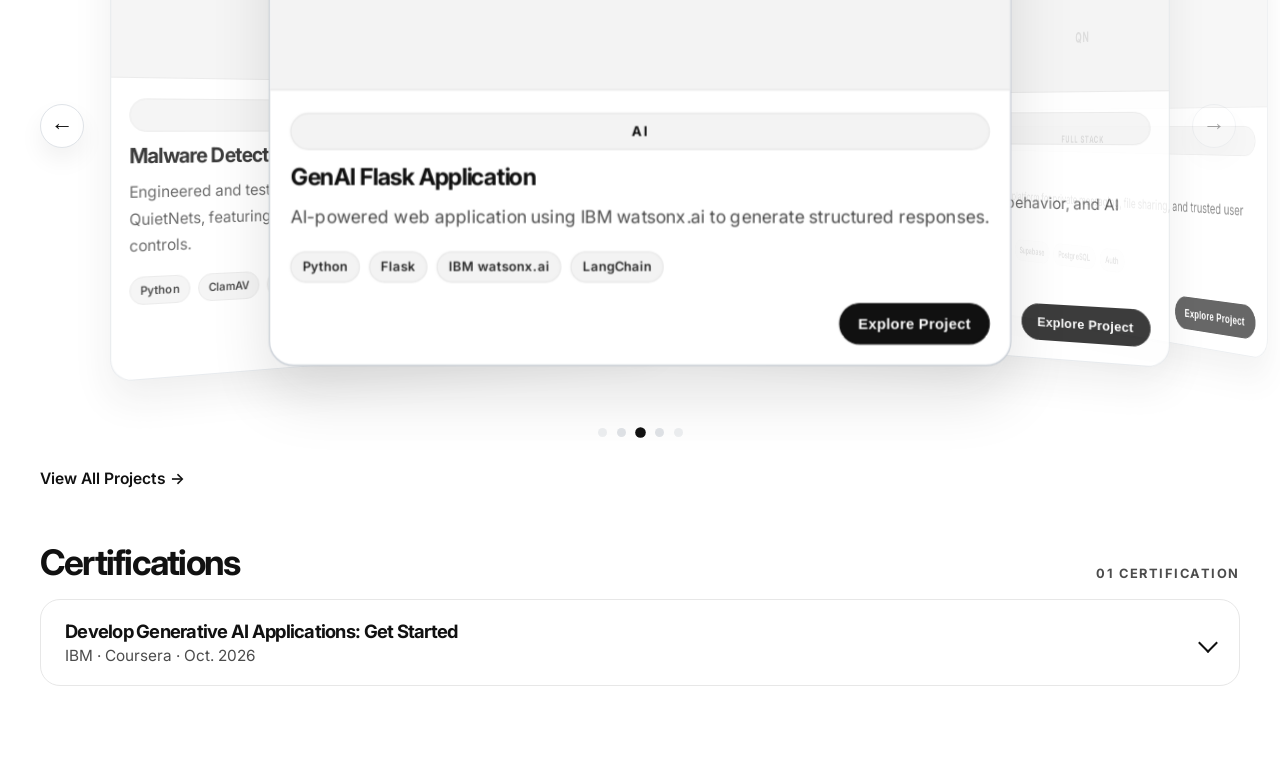
==== commit d2220b33: "Update portfolio: add IT Administrator role, research experience, and certifications Co-Authored-By:" ====
--- a/index.html
+++ b/index.html
@@ -65,24 +65,25 @@
         <section class="experience-section" aria-labelledby="experience-heading">
           <div class="section-header">
             <h2 id="experience-heading">Experience</h2>
-            <span class="position-count">02 Positions</span>
+            <span class="position-count">03 Positions</span>
           </div>
 
           <div class="experience-list">
             <details class="experience-item">
               <summary>
                 <div class="summary-main">
-                  <p class="job-title">Data Engineering Intern</p>
-                  <p class="company-line">LS Direct · Suffern, NY</p>
+                  <p class="job-title">IT Administrator</p>
+                  <p class="company-line">LS Direct · August 2026 – Present</p>
                 </div>
                 <span class="chevron" aria-hidden="true"></span>
               </summary>
               <div class="details-content">
                 <ul>
-                  <li>Built and maintained data pipelines to support reporting and operational workflows.</li>
-                  <li>Collaborated with cross-functional teams to clean, validate, and transform data for analytics use cases.</li>
-                  <li>Improved process efficiency by documenting systems, identifying bottlenecks, and supporting automation opportunities.</li>
-                  <li>Technologies: Python, SQL, ETL workflows, data validation, cloud tools, and reporting systems.</li>
+                  <li>Provide technical support and troubleshoot MFA authentication, VPN connectivity, Microsoft 365, and system access issues.</li>
+                  <li>Manage SFTP connections, configure client directory permissions, troubleshoot file transfers, and support server migrations.</li>
+                  <li>Communicate directly with clients to diagnose connectivity issues, identify root causes, and implement effective technical solutions.</li>
+                  <li>Develop and optimize an automated data removal dashboard to streamline removal requests, reduce manual processing, and improve workflow accuracy.</li>
+                  <li>Administer user accounts, access permissions, and client onboarding/offboarding processes to maintain secure and efficient access management.</li>
                 </ul>
               </div>
             </details>
@@ -90,17 +91,34 @@
             <details class="experience-item">
               <summary>
                 <div class="summary-main">
-                  <p class="job-title">IT Intern / Associate</p>
-                  <p class="company-line">Information Technology</p>
+                  <p class="job-title">Data Engineering Intern</p>
+                  <p class="company-line">LS Direct · ETL Team · May 2026 – Aug. 2026</p>
                 </div>
                 <span class="chevron" aria-hidden="true"></span>
               </summary>
               <div class="details-content">
                 <ul>
-                  <li>Supported day-to-day IT operations, troubleshooting technical issues and coordinating solutions for users.</li>
-                  <li>Helped maintain documentation, device support processes, and service requests to improve responsiveness.</li>
-                  <li>Worked with teams to improve system reliability, user support workflows, and operational efficiency.</li>
-                  <li>Technologies: troubleshooting workflows, system support, documentation, and service operations.</li>
+                  <li>Designed and developed production ETL pipelines using Python, Apache Airflow, BigQuery, and Google Cloud Storage to ingest and transform thousands of variables from two national datasets from U.S. Census API querying of BigQuery Census datasets.</li>
+                  <li>Utilized Phoenix, BettrData and MySQL to onboard clients by mapping, validating quality, and ingesting customer data for downstream analytics.</li>
+                  <li>Debugged and optimized Airflow DAGs and data pipelines across GCS, BigQuery, and dbt.</li>
+                </ul>
+              </div>
+            </details>
+
+            <details class="experience-item">
+              <summary>
+                <div class="summary-main">
+                  <p class="job-title">Undergraduate Research Assistant</p>
+                  <p class="company-line">Rutgers University – Camden Campus, Department of Physics · May 2025 – Aug. 2025</p>
+                </div>
+                <span class="chevron" aria-hidden="true"></span>
+              </summary>
+              <div class="details-content">
+                <ul>
+                  <li>Enhanced Python scripts to improve the process of hundreds of molecular simulation outputs in agarose chain separation.</li>
+                  <li>Improved analysis workflow by automating repetitive data processing tasks.</li>
+                  <li>Collaborated with graduate researchers to integrate code for machine learning biopolymer analysis.</li>
+                  <li>Featured on the <a href="https://sites.rutgers.edu/fang-lab/team/" target="_blank" rel="noreferrer">Fang Lab team page</a> (Rutgers University).</li>
                 </ul>
               </div>
             </details>
@@ -144,6 +162,36 @@
             </a>
           </div>
         </section>
+
+        <section class="certifications-section" aria-labelledby="certifications-heading">
+          <div class="section-header">
+            <h2 id="certifications-heading">Certifications</h2>
+            <span class="position-count">01 Certification</span>
+          </div>
+
+          <div class="experience-list">
+            <details class="experience-item">
+              <summary>
+                <div class="summary-main">
+                  <p class="job-title">Develop Generative AI Applications: Get Started</p>
+                  <p class="company-line">IBM · Coursera · Oct. 2026</p>
+                </div>
+                <span class="chevron" aria-hidden="true"></span>
+              </summary>
+              <div class="details-content">
+                <ul>
+                  <li>Master the basics of GenAI and the LangChain framework, focusing on how prompt engineering and in-context learning enhance AI interactions.</li>
+                  <li>Apply prompt templates, chains, and agents to create flexible and context-aware AI applications using LangChain's modular approach.</li>
+                  <li>Develop a GenAI web application with Flask, integrating advanced features such as JSON output parsing for structured AI responses.</li>
+                  <li>Evaluate and compare different language models to select the most suitable for specific use cases, ensuring optimal performance and reliability.</li>
+                </ul>
+                <div class="cert-links">
+                  <a href="https://coursera.org/verify/CYQ5AQUZKXWO" target="_blank" rel="noreferrer">Verify on Coursera</a>
+                </div>
+              </div>
+            </details>
+          </div>
+        </section>
       </main>
     </div>
 
@@ -178,8 +226,7 @@
           description:
             "AI-powered web application using IBM watsonx.ai to generate structured responses.",
           technologies: ["Python", "Flask", "IBM watsonx.ai", "LangChain"],
-          github: "#",
-          demo: "#",
+          tabs: ["overview", "tech"],
           overview:
             "This application combines a lightweight Flask backend with AI-driven prompting to generate structured, useful outputs for end users.",
           features: [
@@ -197,8 +244,6 @@
           description:
             "Interactive 3D environment featuring animated characters, NPC behavior, and AI integration.",
           technologies: ["Three.js", "JavaScript", "WebGL", "GLTF"],
-          github: "#",
-          demo: "#",
           overview:
             "A collaborative 3D environment where users explore a scene featuring animated entities, behavioral systems, and visually rich interactions.",
           features: [
@@ -216,7 +261,6 @@
           description:
             "Secure collaboration platform for private messaging, file sharing, and trusted user workflows.",
           technologies: ["Next.js", "TypeScript", "Supabase", "PostgreSQL", "Auth"],
-          github: "#",
           demo: "https://quietnets.vercel.app",
           overview:
             "QuietNets is a full-stack application focused on secure collaboration with private communication, controlled file-sharing, and reliable user access patterns.",
@@ -300,8 +344,6 @@
           description:
             "Engineered and tested a self-hosted malware detection pipeline integrated into QuietNets, featuring secure file quarantine, automated scanning, and access controls.",
           technologies: ["Python", "ClamAV", "Linux", "FastAPI", "Supabase"],
-          github: "#",
-          demo: "https://quietnets.vercel.app",
           overview:
             "This project addresses the core security challenge of safely handling uploaded files in a web application. I designed and implemented a self-hosted malware scanning pipeline for QuietNets that quarantines suspicious uploads, blocks unverified files, and enforces controlled release policies before content reaches end users.",
           subtitle: "Independent Security Engineering Project",
@@ -644,7 +686,7 @@
           { id: "security", label: "Security" },
           { id: "testing", label: "Testing" },
           { id: "tech", label: "Tech Stack" }
-        ];
+        ].filter((tab) => !currentProject.tabs || currentProject.tabs.includes(tab.id));
 
         projectDetailTabs.innerHTML = tabs
           .map(
@@ -792,8 +834,10 @@
         projectModalTitle.textContent = project.title;
         projectModalSubtitle.textContent = project.subtitle || project.description;
         projectModalCategory.textContent = project.category;
-        projectGithubLink.href = project.github;
-        projectDemoLink.href = project.demo;
+        projectGithubLink.href = project.github || "#";
+        projectGithubLink.hidden = !project.github;
+        projectDemoLink.href = project.demo || "#";
+        projectDemoLink.hidden = !project.demo;
         renderTabs();
         renderTabContent();
         projectModal.classList.add("is-visible");
--- a/style.css
+++ b/style.css
@@ -285,6 +285,24 @@
   margin-top: 4px;
 }
 
+.details-content a {
+  color: var(--text);
+  text-decoration: underline;
+  text-underline-offset: 3px;
+}
+
+.certifications-section {
+  padding-top: 56px;
+}
+
+.cert-links {
+  display: flex;
+  flex-wrap: wrap;
+  gap: 20px;
+  margin-top: 16px;
+  font-weight: 600;
+}
+
 .projects-section {
   padding-top: 56px;
 }
@@ -837,6 +855,11 @@
   transition: border-color 0.2s ease, transform 0.2s ease;
 }
 
+.modal-links a[hidden],
+.modal-links:not(:has(a:not([hidden]))) {
+  display: none;
+}
+
 .modal-links a:hover {
   border-color: #c7ced6;
   transform: translateY(-1px);
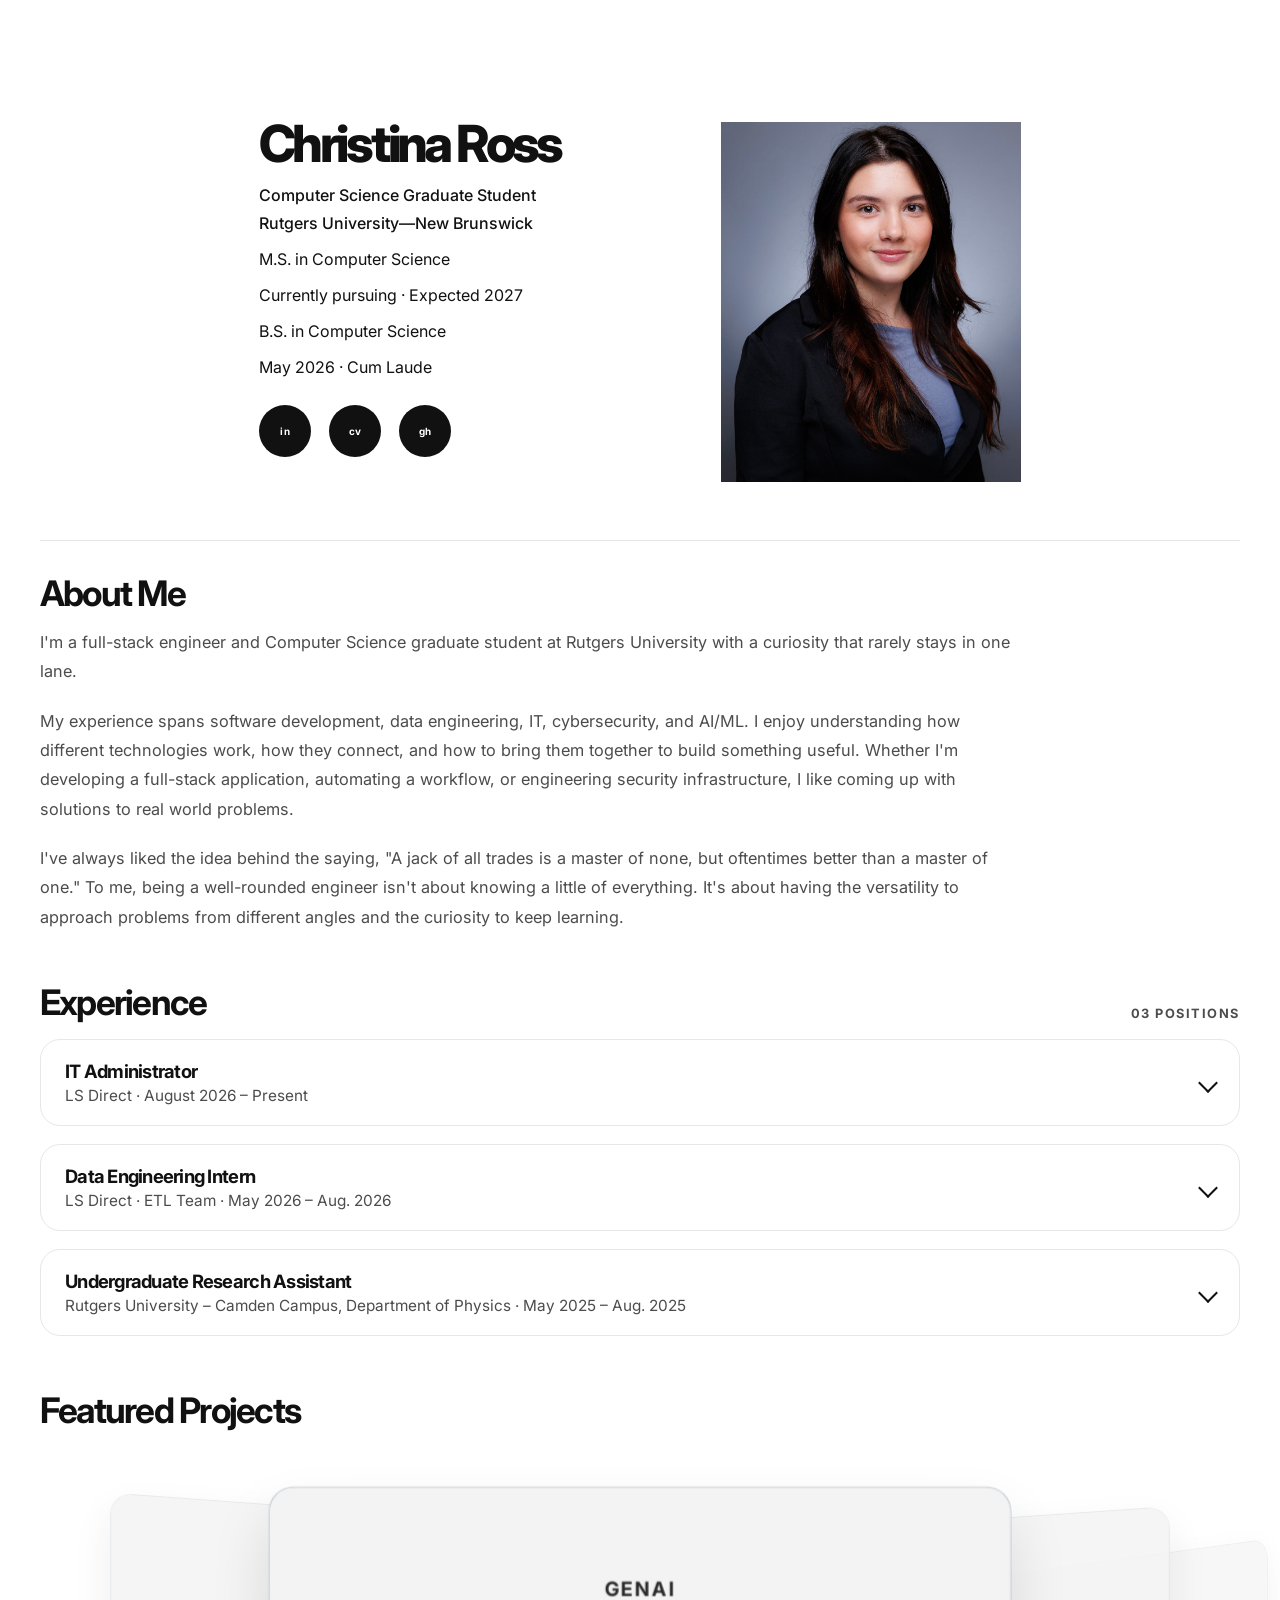
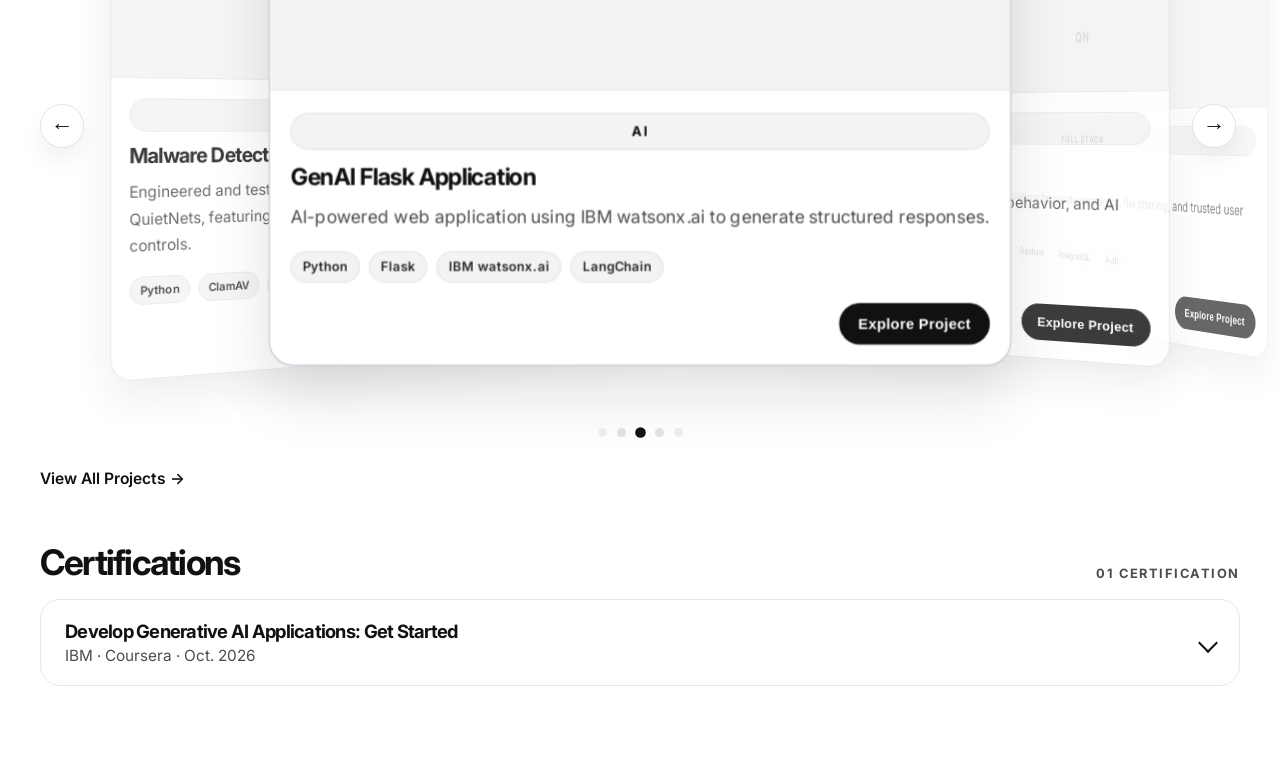
==== commit 16425053: "Cache-bust stylesheet and keep carousel arrows above project cards Co-Authored-By: Claude Opus 5.5 <" ====
--- a/index.html
+++ b/index.html
@@ -14,7 +14,7 @@
       href="https://fonts.googleapis.com/css2?family=Inter:wght@400;500;600;700;800;900&display=swap"
       rel="stylesheet"
     />
-    <link rel="stylesheet" href="style.css" />
+    <link rel="stylesheet" href="style.css?v=20261104" />
   </head>
   <body>
     <div class="page-shell">
--- a/style.css
+++ b/style.css
@@ -502,6 +502,8 @@
   cursor: pointer;
   box-shadow: 0 12px 24px rgba(17, 17, 17, 0.06);
   transition: transform 0.2s ease, border-color 0.2s ease;
+  position: relative;
+  z-index: 20;
 }
 
 .project-nav:hover,
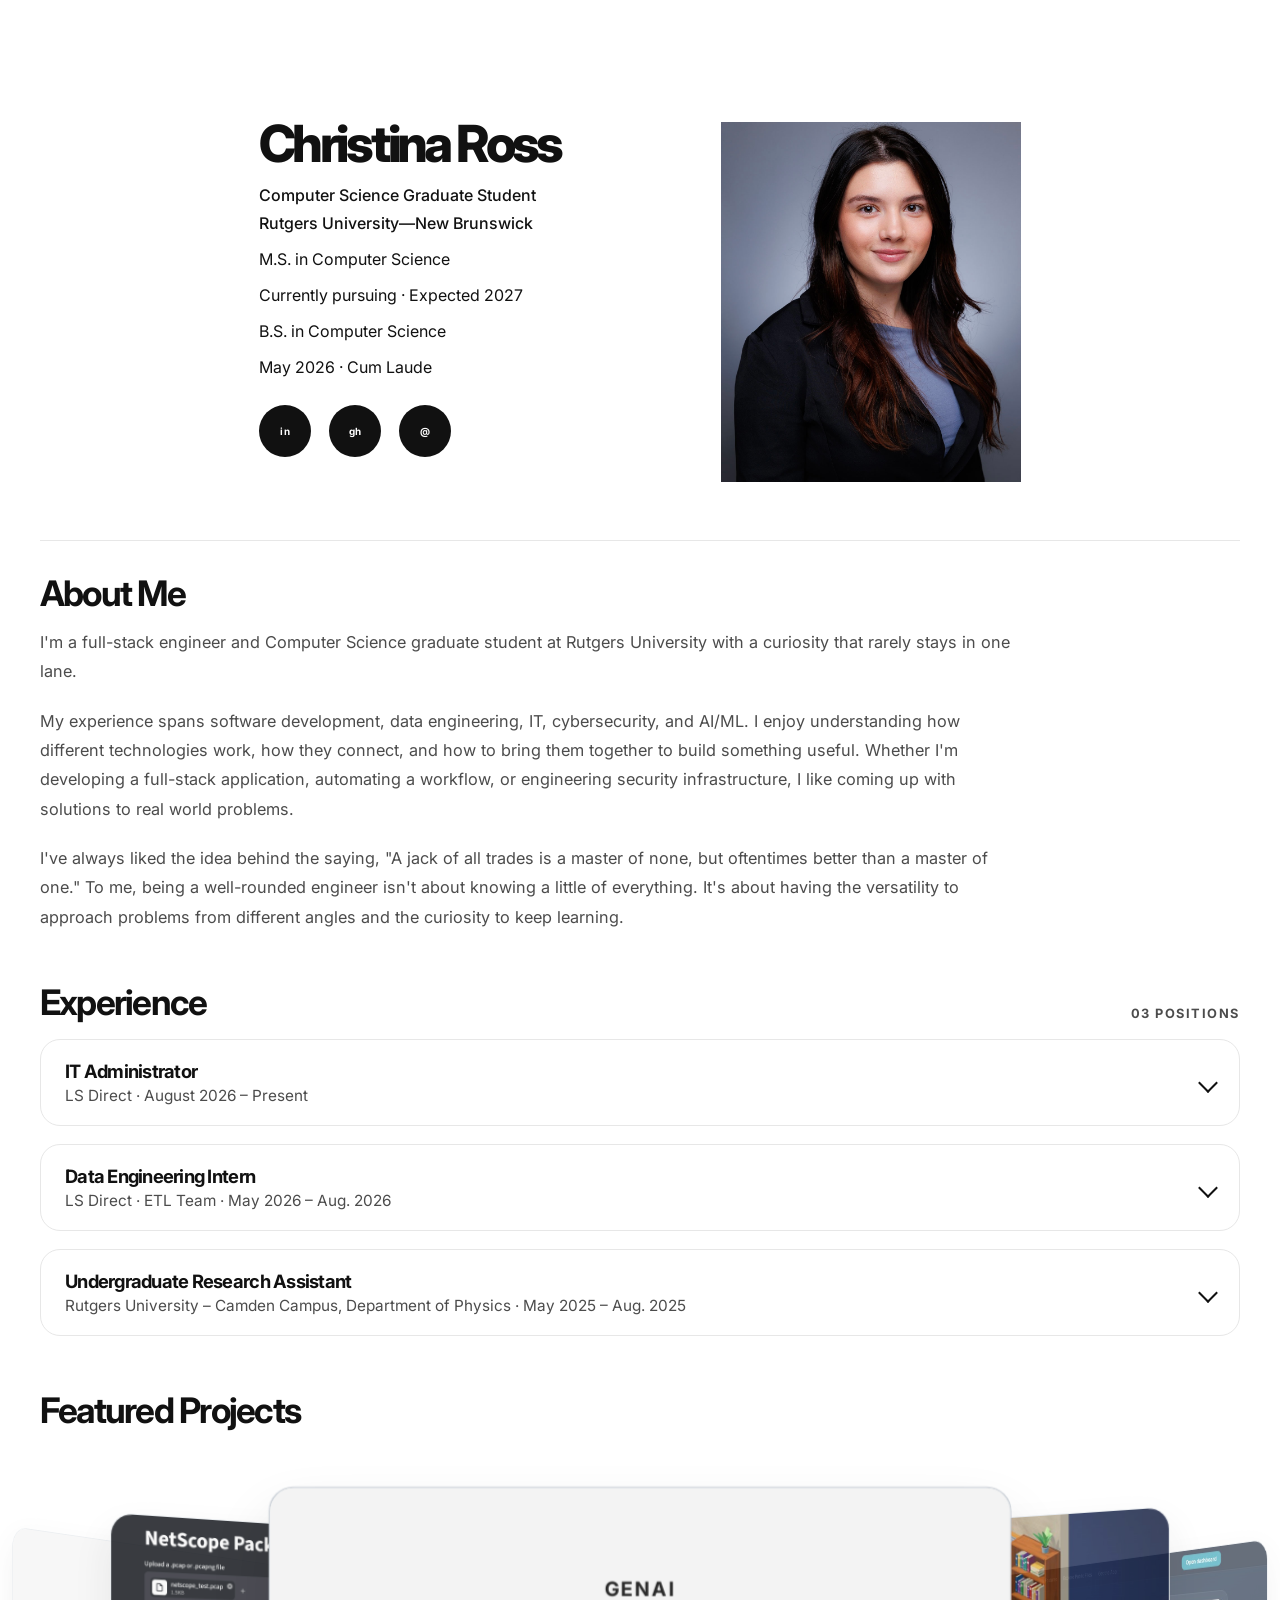
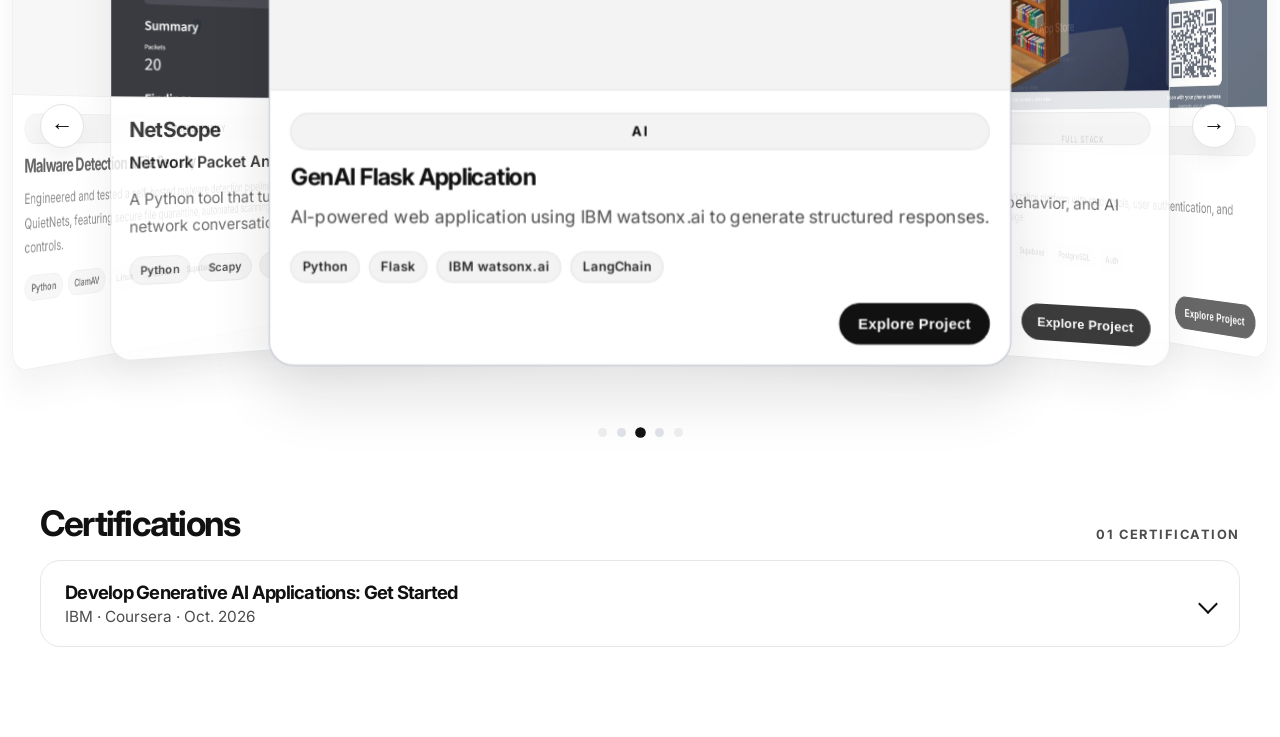
==== commit 123d9e82: "Add NetScope project, project preview images, email link, and 3D game contribution tab - Add NetScop" ====
--- a/index.html
+++ b/index.html
@@ -14,7 +14,7 @@
       href="https://fonts.googleapis.com/css2?family=Inter:wght@400;500;600;700;800;900&display=swap"
       rel="stylesheet"
     />
-    <link rel="stylesheet" href="style.css?v=20261104" />
+    <link rel="stylesheet" href="style.css?v=20261106b" />
   </head>
   <body>
     <div class="page-shell">
@@ -33,8 +33,8 @@
 
           <nav class="social-links" aria-label="Links">
             <a href="https://www.linkedin.com/in/christina-a-ross-0234b2216/" target="_blank" rel="noreferrer" aria-label="LinkedIn" class="icon-circle">in</a>
-            <a href="#" aria-label="Resume" class="icon-circle">cv</a>
             <a href="https://github.com/Christinaaross" target="_blank" rel="noreferrer" aria-label="GitHub" class="icon-circle">gh</a>
+            <a href="#" id="email-link" aria-label="Email" class="icon-circle">@</a>
           </nav>
 
         </div>
@@ -79,11 +79,10 @@
               </summary>
               <div class="details-content">
                 <ul>
-                  <li>Provide technical support and troubleshoot MFA authentication, VPN connectivity, Microsoft 365, and system access issues.</li>
-                  <li>Manage SFTP connections, configure client directory permissions, troubleshoot file transfers, and support server migrations.</li>
-                  <li>Communicate directly with clients to diagnose connectivity issues, identify root causes, and implement effective technical solutions.</li>
-                  <li>Develop and optimize an automated data removal dashboard to streamline removal requests, reduce manual processing, and improve workflow accuracy.</li>
-                  <li>Administer user accounts, access permissions, and client onboarding/offboarding processes to maintain secure and efficient access management.</li>
+                  <li>Administer SFTP user and service accounts, handle SSH keys, client directory permissions, and SmartDash credentials to manage secure file transfers and application access.</li>
+                  <li>Collaborate with clients and internal teams to resolve application access issues and support SFTP server migrations.</li>
+                  <li>Develop and optimize an automated data removal dashboard to streamline removal requests and reduce manual processing.</li>
+                  <li>Troubleshoot client SFTP connectivity issues involving DNS resolution, TCP ports, firewall restrictions, SSH key authentication, and access permissions to support secure, reliable file transfers.</li>
                 </ul>
               </div>
             </details>
@@ -98,9 +97,12 @@
               </summary>
               <div class="details-content">
                 <ul>
-                  <li>Designed and developed production ETL pipelines using Python, Apache Airflow, BigQuery, and Google Cloud Storage to ingest and transform thousands of variables from two national datasets from U.S. Census API querying of BigQuery Census datasets.</li>
-                  <li>Utilized Phoenix, BettrData and MySQL to onboard clients by mapping, validating quality, and ingesting customer data for downstream analytics.</li>
-                  <li>Debugged and optimized Airflow DAGs and data pipelines across GCS, BigQuery, and dbt.</li>
+                  <li><strong>Automated Census pipelines:</strong> Researched, designed, and developed Python and Apache Airflow pipelines to collect U.S. Census demographic, business, retail, labor, and population data for downstream reporting and analysis.</li>
+                  <li><strong>Cloud data integration:</strong> Connected Census API ingestion with Google Cloud Storage and BigQuery external tables, making public datasets available for transformation and analysis.</li>
+                  <li><strong>Data transformation:</strong> Built and staged dbt models to clean, validate, and organize raw data into structured datasets for analytical use.</li>
+                  <li><strong>Data discovery and quality:</strong> Reviewed data fields and relationships between tables to assess dataset suitability and identify quality issues before downstream use.</li>
+                  <li><strong>Client onboarding and migration support:</strong> Supported a client&rsquo;s transition to STORIS by updating ingestion configurations, processing historical files, validating incoming data, and confirming that the new feed loaded successfully.</li>
+                  <li><strong>Testing and debugging:</strong> Investigated data and code issues across ingestion and transformation workflows, debugged pipeline failures, and verified that files and records loaded correctly.</li>
                 </ul>
               </div>
             </details>
@@ -156,11 +158,6 @@
 
           <div class="project-pagination" id="project-pagination" aria-label="Project carousel pages"></div>
 
-          <div class="projects-footer">
-            <a href="#" class="view-all-link" aria-label="View all projects">
-              View All Projects <span aria-hidden="true">→</span>
-            </a>
-          </div>
         </section>
 
         <section class="certifications-section" aria-labelledby="certifications-heading">
@@ -218,6 +215,15 @@
     </div>
 
     <script>
+      // Assemble the email address at runtime so it isn't plain text in the HTML.
+      (function () {
+        const emailLink = document.getElementById("email-link");
+        if (!emailLink) return;
+        const address = ["an.christina.ross", "gmail.com"].join(String.fromCharCode(64));
+        emailLink.href = "mailto:" + address;
+        emailLink.title = address;
+      })();
+
       const projects = [
         {
           id: "genai-flask-application",
@@ -244,6 +250,50 @@
           description:
             "Interactive 3D environment featuring animated characters, NPC behavior, and AI integration.",
           technologies: ["Three.js", "JavaScript", "WebGL", "GLTF"],
+          tabs: ["overview", "contribution"],
+          demo: "https://antarathapliyal31.github.io/ai_visual_project/harness/play.html",
+          contributionHtml: `
+            <h4>Owner NPC behavior</h4>
+            <div class="modal-section">
+              <h4>The Problem</h4>
+              <p>Make the owner react realistically to the cat’s noise—wake up gradually, investigate, and spot the cat only when it’s visible.</p>
+            </div>
+            <div class="modal-section">
+              <h4>My Approach</h4>
+              <ul>
+                <li><strong>Wake stages:</strong> Connect the wake meter to five stages: asleep → stirring → sitting up → standing → awake.</li>
+                <li><strong>Add behavior:</strong> Make the owner investigate noises, search when they’re loud, check hiding spots, and return to bed when it’s quiet.</li>
+              </ul>
+            </div>
+            <div class="modal-section">
+              <h4>The Challenge</h4>
+              <p>The challenge is making the NPC investigate the sound and then find the cat realistically.</p>
+              <ul>
+                <li><strong>Go toward the sound:</strong> Save where the noise happened and move the owner there.</li>
+                <li><strong>Look for the cat:</strong> Check whether the cat is in view and whether furniture blocks it.</li>
+                <li><strong>If spotted:</strong> Follow the cat, updating its location while visible.</li>
+                <li><strong>If it hides:</strong> Search its last visible location and nearby hiding spots, then return to bed if nothing is found.</li>
+              </ul>
+            </div>
+            <div class="modal-section">
+              <h4>How It Works</h4>
+              <ul>
+                <li><strong>How does the NPC wake up?</strong> Noise increases a wake meter, moving it through asleep, stirring, sitting up, standing, and awake.</li>
+                <li><strong>How does the NPC decide what to do?</strong> A behavior tree selects actions based on its wake stage and noise.</li>
+                <li><strong>How does it see the cat?</strong> A viewing cone is for direction, and line-of-sight rays check whether furniture blocks the cat.</li>
+                <li><strong>How does it move around furniture?</strong> It uses A* pathfinding between 12 waypoints.</li>
+                <li><strong>Does distance affect its reaction?</strong> Yes—the same noise has a stronger effect near the bed than across the room.</li>
+              </ul>
+            </div>
+            <div class="modal-section">
+              <h4>Improvements to the NPC’s Behavior</h4>
+              <ul>
+                <li><strong>Better error handling:</strong> Improve the behavior tree so the owner can recover when a path is blocked, a destination is unreachable, or an action fails.</li>
+                <li><strong>Track the cat’s last known position:</strong> Update the cat’s location while it’s visible. When it hides, investigate where it was last seen instead of knowing its hidden location.</li>
+                <li><strong>More realistic searching:</strong> Check nearby hiding spots, then return to bed if the cat isn’t found and no new noises occur.</li>
+              </ul>
+            </div>
+          `,
           overview:
             "A collaborative 3D environment where users explore a scene featuring animated entities, behavioral systems, and visually rich interactions.",
           features: [
@@ -252,6 +302,9 @@
             "Asset-driven design with GLTF models",
             "Interactive environment built for exploration and play"
           ],
+          previewImage: "3d-game-preview.jpg",
+          previewAlt: "3D game scene of the owner chasing the cat through an isometric bedroom",
+          previewPosition: "center 55%",
           previewLabel: "3D"
         },
         {
@@ -259,18 +312,18 @@
           title: "QuietNets",
           category: "FULL STACK",
           description:
-            "Secure collaboration platform for private messaging, file sharing, and trusted user workflows.",
+            "Productivity and organization platform with study tools, user authentication, and secure cloud file storage.",
           technologies: ["Next.js", "TypeScript", "Supabase", "PostgreSQL", "Auth"],
           demo: "https://quietnets.vercel.app",
           overview:
-            "QuietNets is a full-stack application focused on secure collaboration with private communication, controlled file-sharing, and reliable user access patterns.",
+            "QuietNets is a full-stack application with study and organization tools, user authentication, and secure cloud file storage.",
           subtitle: "Security-first collaboration platform",
           sections: {
             overview: {
               heading: "Project overview",
               body: [
                 "QuietNets was designed as a secure collaboration and file-sharing platform with strong emphasis on user trust, access control, and privacy-aware workflows.",
-                "The application brings together messaging, secure content exchange, and user account systems in a single experience shaped around reliability and safe handling of uploaded data.",
+                "The application brings together study and organization tools, file storage, and user account systems in a single experience shaped around reliability and safe handling of uploaded data.",
                 "I focused on designing a platform that balances usability with production-level security practices and system resilience."
               ],
               bullets: [
@@ -281,7 +334,7 @@
               ],
               quietNets: {
                 title: "Product focus",
-                text: "QuietNets is a user-facing platform that combines secure communication and file handling in an approachable, collaborative experience while maintaining a strong engineering emphasis on safety and reliability."
+                text: "QuietNets is a user-facing platform that combines study and organization tools with secure file handling in an approachable experience while maintaining a strong engineering emphasis on safety and reliability."
               }
             },
             architecture: {
@@ -291,7 +344,7 @@
                 { title: "API layer", subtitle: "Secure request handling", icon: "⚙️" },
                 { title: "Data storage", subtitle: "Supabase + PostgreSQL", icon: "🗄️" },
                 { title: "Access control", subtitle: "RLS and auth policies", icon: "🔐" },
-                { title: "User workflows", subtitle: "Messaging and file sharing", icon: "✅" }
+                { title: "User workflows", subtitle: "Study tools and file storage", icon: "✅" }
               ]
             },
             security: {
@@ -335,6 +388,8 @@
               ]
             }
           },
+          previewImage: "quietnets-preview.jpg",
+          previewAlt: "QuietNets install page with setup steps for iPhone, Android, Windows, and Mac",
           previewLabel: "QN"
         },
         {
@@ -424,6 +479,52 @@
             }
           },
           previewLabel: "🛡️"
+        },
+        {
+          id: "netscope",
+          title: "NetScope",
+          cardSubtitle: "Network Packet Analyzer",
+          modalTitle: "NetScope — Network Packet Analyzer",
+          subtitle: "",
+          description:
+            "A Python tool that turns packet captures into readable traffic summaries, groups network conversations, and flags TCP resets and unanswered connection attempts.",
+          technologies: ["Python", "Scapy", "Streamlit", "IPv4/IPv6"],
+          tabs: ["overview"],
+          cardButtonLabel: "View Project →",
+          github: "https://github.com/Christinaaross/Network-Packet-Analyzer",
+          githubLabel: "View Source on GitHub",
+          overviewHtml: `
+            <p>NetScope helps users inspect captured network traffic through a simple Streamlit dashboard. It reads <code>.pcap</code> and <code>.pcapng</code> files, organizes packet metadata into conversations, and highlights basic TCP connectivity issues.</p>
+            <div class="modal-section">
+              <h4>Why I Built It</h4>
+              <p>My IT work involves troubleshooting client connectivity and secure file transfers. I built NetScope to deepen my understanding of networking protocols, strengthen my Python skills, and explore how packet-level evidence can support troubleshooting.</p>
+            </div>
+            <div class="modal-section">
+              <h4>What It Does</h4>
+              <ul>
+                <li><strong>Parses packet captures:</strong> Reads <code>.pcap</code> and <code>.pcapng</code> files using Scapy, supporting both IPv4 and IPv6.</li>
+                <li><strong>Extracts packet metadata:</strong> Identifies source and destination IP addresses, ports, timestamps, protocols, and TCP flags.</li>
+                <li><strong>Groups conversations:</strong> Organizes related packets into flows so users can follow communication between endpoints.</li>
+                <li><strong>Highlights TCP issues:</strong> Flags TCP resets and SYN packets without a matching SYN-ACK in the capture.</li>
+                <li><strong>Displays and exports results:</strong> Presents traffic summaries and diagnostic findings in Streamlit, with JSON and HTML report exports.</li>
+              </ul>
+            </div>
+            <div class="modal-section">
+              <h4>How It Works</h4>
+              <p>Uploaded captures are parsed into a consistent packet format, grouped into conversations, and evaluated using predefined diagnostic rules. The dashboard displays the resulting summaries and findings.</p>
+            </div>
+            <div class="modal-section">
+              <h4>Current Scope</h4>
+              <p>NetScope analyzes uploaded captures using rule-based diagnostics. Its findings describe what is visible in the capture; an unanswered connection attempt alone does not establish its cause or indicate malicious activity.</p>
+            </div>
+            <div class="modal-section">
+              <h4>Technologies</h4>
+              <p>Python · Scapy · Streamlit<br />Capture formats: PCAP / PCAPNG<br />Network support: IPv4 / IPv6<br />Report exports: JSON / HTML</p>
+            </div>
+          `,
+          previewImage: "netscope-preview.png",
+          previewAlt: "NetScope dashboard showing packet, flow, and findings summary",
+          previewLabel: "📡"
         }
       ];
 
@@ -553,19 +654,22 @@
 
         const preview = document.createElement("div");
         preview.className = "project-preview";
-        preview.innerHTML = `<span class="project-preview-icon">${project.previewLabel}</span>`;
+        preview.innerHTML = project.previewImage
+          ? `<img class="project-preview-image" src="${project.previewImage}" alt="${project.previewAlt || project.title}"${project.previewPosition ? ` style="object-position: ${project.previewPosition}"` : ""} loading="lazy" draggable="false" />`
+          : `<span class="project-preview-icon">${project.previewLabel}</span>`;
 
         const content = document.createElement("div");
         content.className = "project-content";
         content.innerHTML = `
-          <div class="project-category">${project.category}</div>
+          ${project.category ? `<div class="project-category">${project.category}</div>` : ""}
           <h3>${project.title}</h3>
+          ${project.cardSubtitle ? `<p class="project-card-subtitle">${project.cardSubtitle}</p>` : ""}
           <p>${project.description}</p>
           <div class="tech-tags">
             ${project.technologies.map((tag) => `<span>${tag}</span>`).join("")}
           </div>
           <div class="project-card-actions">
-            <button type="button" class="project-explore-button">Explore Project</button>
+            <button type="button" class="project-explore-button">${project.cardButtonLabel || "Explore Project"}</button>
           </div>
         `;
 
@@ -682,6 +786,7 @@
       function renderTabs() {
         const tabs = [
           { id: "overview", label: "Overview" },
+          { id: "contribution", label: "My Contribution" },
           { id: "architecture", label: "Architecture" },
           { id: "security", label: "Security" },
           { id: "testing", label: "Testing" },
@@ -712,11 +817,23 @@
         const sections = getProjectSections(currentProject);
         const sectionContent = sections[activeTab];
 
-        if (!sectionContent) return;
+        if (activeTab === "contribution") {
+          projectTabPanels.innerHTML = `
+            <div class="tab-panel active">
+              <div class="project-kicker">My Contribution</div>
+              ${currentProject.contributionHtml || ""}
+            </div>
+          `;
+          return;
+        }
+
+        if (!sectionContent && !(activeTab === "overview" && currentProject.overviewHtml)) return;
 
         const generated = [];
 
-        if (activeTab === "overview") {
+        if (activeTab === "overview" && currentProject.overviewHtml) {
+          generated.push(`<div class="tab-panel active">${currentProject.overviewHtml}</div>`);
+        } else if (activeTab === "overview") {
           generated.push(`
             <div class="tab-panel active">
               <div class="project-kicker">Overview</div>
@@ -831,9 +948,12 @@
       function openProjectDetails(project) {
         currentProject = project;
         activeTab = "overview";
-        projectModalTitle.textContent = project.title;
-        projectModalSubtitle.textContent = project.subtitle || project.description;
-        projectModalCategory.textContent = project.category;
+        projectModalTitle.textContent = project.modalTitle || project.title;
+        projectModalSubtitle.textContent = project.subtitle ?? project.description;
+        projectModalSubtitle.hidden = !projectModalSubtitle.textContent;
+        projectModalCategory.textContent = project.category || "";
+        projectModalCategory.hidden = !project.category;
+        projectGithubLink.textContent = project.githubLabel || "GitHub Repository";
         projectGithubLink.href = project.github || "#";
         projectGithubLink.hidden = !project.github;
         projectDemoLink.href = project.demo || "#";
--- a/style.css
+++ b/style.css
@@ -968,3 +968,28 @@
     margin-top: 32px;
   }
 }
+
+.project-content .project-card-subtitle {
+  margin: -4px 0 10px;
+  color: var(--text);
+  font-weight: 600;
+  font-size: 1rem;
+}
+
+.project-modal-category[hidden],
+.project-subtitle[hidden] {
+  display: none;
+}
+
+.project-preview {
+  overflow: hidden;
+}
+
+.project-preview-image {
+  width: 100%;
+  height: 100%;
+  object-fit: cover;
+  object-position: top left;
+  display: block;
+  user-select: none;
+}
